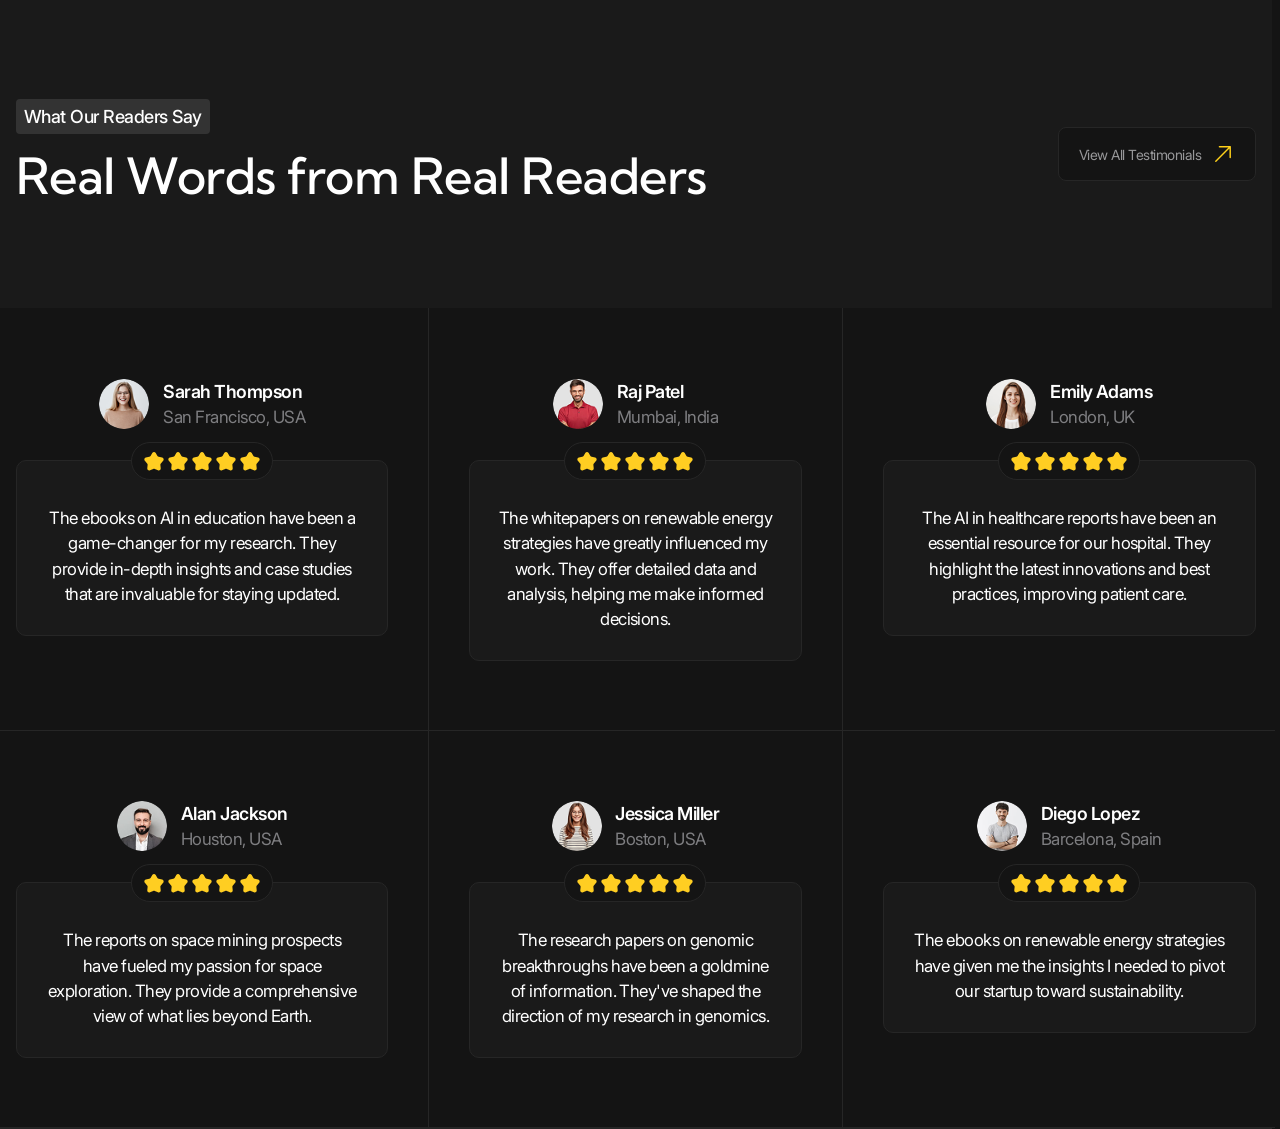
==== index.html @ ded0b2df "Add reviews section styles" ====
<!doctype html>
<html lang="en">
  <head>
    <meta charset="UTF-8" />
    <meta
      name="viewport"
      content="width=device-width, user-scalable=no, initial-scale=1.0, maximum-scale=1.0, minimum-scale=1.0"
    />
    <meta http-equiv="X-UA-Compatible" content="ie=edge" />
    <title>Future Tech | Home</title>
    <link rel="stylesheet" href="./styles/main.css" />
    <script src="./scripts/main.js" type="module"></script>
  </head>
  <body>
    <header class="header" data-js-header>
      <div class="header__promo">
        <div class="header__promo-inner container">
          <a href="/" class="header__promo-link"
            ><span class="icon icon--yellow-arrow"
              >Subscribe to our Newsletter For New & latest Blogs and Resources</span
            ></a
          >
        </div>
      </div>
      <div class="header__body">
        <div class="header__body-inner container">
          <a href="/" class="header__logo logo" aria-label="Home" title="Home">
            <img src="./images/logo.svg" alt="" class="logo__image" width="179" height="50" />
          </a>
          <div class="header__overlay" data-js-header-overlay>
            <nav class="header__menu">
              <ul class="header__menu-list">
                <li class="header__menu-item">
                  <a href="/" class="header__menu-link is-active">Home</a>
                </li>
                <li class="header__menu-item">
                  <a href="/" class="header__menu-link">News</a>
                </li>
                <li class="header__menu-item">
                  <a href="/" class="header__menu-link">Podcasts</a>
                </li>
                <li class="header__menu-item">
                  <a href="/" class="header__menu-link">Resources</a>
                </li>
              </ul>
            </nav>
            <a href="/" class="header__contact-us-link button button--accent">Contact Us</a>
          </div>
          <button
            class="header__burger-button burger-button visible-mobile"
            type="button"
            aria-label="Open menu"
            title="Open menu"
            data-js-header-burger-button
          >
            <span class="burger-button__line"></span>
            <span class="burger-button__line"></span>
            <span class="burger-button__line"></span>
          </button>
        </div>
      </div>
    </header>
    <main>
      <section class="hero" aria-labelledby="hero-title">
        <div class="hero__main container">
          <div class="hero__body">
            <p class="hero__subtitle">Your Journey to Tomorrow Begins Here</p>
            <h1 class="hero__title" id="hero-title">
              Explore the Frontiers of Artificial Intelligence
            </h1>
            <div class="hero__description">
              <p>
                Welcome to the epicenter of AI innovation. FutureTech AI News is your passport to a
                world where machines think, learn, and reshape the future. Join us on this visionary
                expedition into the heart of AI.
              </p>
            </div>
          </div>
          <div class="hero__metrics metrics full-vw-line full-vw-line--top full-vw-line--left">
            <dl class="metrics__list">
              <div class="metrics__item">
                <dt class="metrics__key">Resources available</dt>
                <dd class="metrics__value h3">300<span class="metrics__sign">+</span></dd>
              </div>
              <div class="metrics__item">
                <dt class="metrics__key">Total Downloads</dt>
                <dd class="metrics__value h3">12k<span class="metrics__sign">+</span></dd>
              </div>
              <div class="metrics__item">
                <dt class="metrics__key">Active Users</dt>
                <dd class="metrics__value h3">10k<span class="metrics__sign">+</span></dd>
              </div>
            </dl>
          </div>
          <div class="hero__resources-preview resources-preview">
            <div class="resources-preview__team team">
              <img
                src="./images/team/1.png"
                alt=""
                class="team__person"
                width="60"
                height="60"
                loading="lazy"
              />
              <img
                src="./images/team/2.png"
                alt=""
                class="team__person"
                width="60"
                height="60"
                loading="lazy"
              />
              <img
                src="./images/team/3.png"
                alt=""
                class="team__person"
                width="60"
                height="60"
                loading="lazy"
              />
              <img
                src="./images/team/4.png"
                alt=""
                class="team__person"
                width="60"
                height="60"
                loading="lazy"
              />
            </div>
            <div class="resources-preview__body">
              <p class="resources-preview__title h5">Explore 1000+ resources</p>
              <p class="resources-preview__subtitle">
                Over 1,000 articles on emerging tech trends and breakthroughs.
              </p>
            </div>
            <a href="/" class="resources-preview__button button">
              <span class="icon icon--yellow-arrow">Explore Resources</span>
            </a>
          </div>
        </div>
        <div class="hero__advantages">
          <h2 class="visually-hidden">Our advantages</h2>
          <ul class="hero__advantages-list container">
            <li class="hero__advantages-item">
              <div class="advantage-card">
                <img
                  src="./images/advantages/icon-1.svg"
                  alt=""
                  class="advantage-card__image"
                  width="50"
                  height="50"
                  loading="lazy"
                />
                <a href="/" class="advantage-card__link">
                  <h3 class="advantage-card__title h6">Latest News Updates</h3>
                  <p class="advantage-card__subtitle">Stay Current</p>
                </a>
                <p class="advantage-card__details">Over 1,000 articles published monthly</p>
              </div>
            </li>
            <li class="hero__advantages-item">
              <div class="advantage-card">
                <img
                  src="./images/advantages/icon-2.svg"
                  alt=""
                  class="advantage-card__image"
                  width="50"
                  height="50"
                  loading="lazy"
                />
                <a href="/" class="advantage-card__link">
                  <h3 class="advantage-card__title h6">Expert Contributors</h3>
                  <p class="advantage-card__subtitle">Trusted Insights</p>
                </a>
                <p class="advantage-card__details">50+ renowned AI experts on our team</p>
              </div>
            </li>
            <li class="hero__advantages-item">
              <div class="advantage-card">
                <img
                  src="./images/advantages/icon-3.svg"
                  alt=""
                  class="advantage-card__image"
                  width="50"
                  height="50"
                  loading="lazy"
                />
                <a href="/" class="advantage-card__link">
                  <h3 class="advantage-card__title h6">Global Readership</h3>
                  <p class="advantage-card__subtitle">Worldwide Impact</p>
                </a>
                <p class="advantage-card__details">2 million monthly readers</p>
              </div>
            </li>
          </ul>
        </div>
      </section>

      <section class="section" aria-labelledby="features-title">
        <header class="section__header">
          <div class="section__header-inner container">
            <div class="section__header-info">
              <p class="section__subtitle tag">Unlock the Power of</p>
              <h2 class="section__title" id="features-title">FutureTech Features</h2>
            </div>
          </div>
        </header>
        <div class="section__body">
          <ul class="list">
            <li class="list__item">
              <div class="card container">
                <div class="card__preview">
                  <div class="card__preview-main">
                    <img
                      src="./images/features/1.svg"
                      alt=""
                      class="card__preview-icon"
                      width="80"
                      height="80"
                      loading="lazy"
                    />
                    <div class="card__preview-info">
                      <h3 class="card__preview-title">Future Technology Blog</h3>
                      <div class="card__preview-descriptio">
                        <p>Stay informed with our blog section dedicated to future technology.</p>
                      </div>
                    </div>
                  </div>
                </div>
                <div class="card__body">
                  <div class="card__grid card__grid--2-cols">
                    <div class="card__cell tile">
                      <h4 class="card__cell-title h5">Quantity</h4>
                      <p class="card__cell-description">
                        Over 1,000 articles on emerging tech trends and breakthroughs.
                      </p>
                    </div>
                    <div class="card__cell tile">
                      <h4 class="card__cell-title h5">Variety</h4>
                      <p class="card__cell-description">
                        Articles cover fields like AI, robotics, biotechnology, and more.
                      </p>
                    </div>
                    <div class="card__cell tile">
                      <h4 class="card__cell-title h5">Frequency</h4>
                      <p class="card__cell-description">
                        Fresh content added daily to keep you up to date.
                      </p>
                    </div>
                    <div class="card__cell tile">
                      <h4 class="card__cell-title h5">Authoritative</h4>
                      <p class="card__cell-description">
                        Written by our team of tech experts and industry professionals.
                      </p>
                    </div>
                  </div>
                </div>
              </div>
            </li>
            <li class="list__item">
              <div class="card container">
                <div class="card__preview">
                  <div class="card__preview-main">
                    <img
                      src="./images/features/2.svg"
                      alt=""
                      class="card__preview-icon"
                      width="80"
                      height="80"
                      loading="lazy"
                    />
                    <div class="card__preview-info">
                      <h3 class="card__preview-title">Research Insights Blogs</h3>
                      <div class="card__preview-descriptio">
                        <p>Dive deep into future technology concepts with our research section.</p>
                      </div>
                    </div>
                  </div>
                </div>
                <div class="card__body">
                  <div class="card__grid card__grid--2-cols">
                    <div class="card__cell tile">
                      <h4 class="card__cell-title h5">Depth</h4>
                      <p class="card__cell-description">
                        500+ research articles for in-depth understanding.
                      </p>
                    </div>
                    <div class="card__cell tile">
                      <h4 class="card__cell-title h5">Graphics</h4>
                      <p class="card__cell-description">
                        Visual aids and infographics to enhance comprehension.
                      </p>
                    </div>
                    <div class="card__cell tile">
                      <h4 class="card__cell-title h5">Trends</h4>
                      <p class="card__cell-description">
                        Explore emerging trends in future technology research.
                      </p>
                    </div>
                    <div class="card__cell tile">
                      <h4 class="card__cell-title h5">Contributors</h4>
                      <p class="card__cell-description">
                        Contributions from tech researchers and academics.
                      </p>
                    </div>
                  </div>
                </div>
              </div>
            </li>
          </ul>
        </div>
      </section>

      <section class="section" aria-labelledby="blog-title">
        <header class="section__header">
          <div class="section__header-inner container">
            <div class="section__header-info">
              <p class="section__subtitle tag">A Knowledge Treasure Trove</p>
              <h2 class="section__title" id="blog-title">
                Explore FutureTech's In-Depth Blog Posts
              </h2>
            </div>
            <a href="/" class="section__link button">
              <span class="icon icon--yellow-arrow">View All Blogs</span>
            </a>
          </div>
        </header>
        <div class="section__body tabs" data-js-tabs>
          <h3 class="visually-hidden" id="blog-category-title">Blog category</h3>
          <header class="tabs__header">
            <div
              class="tabs__buttons container"
              role="tablist"
              aria-labelledby="blog-category-title"
            >
              <button
                class="tabs__button is-active"
                type="button"
                id="tab-1"
                role="tab"
                aria-controls="tabpanel-1"
                data-js-tabs-button
                aria-selected="true"
              >
                All
              </button>
              <button
                class="tabs__button"
                type="button"
                id="tab-2"
                role="tab"
                aria-controls="tabpanel-2"
                data-js-tabs-button
                aria-selected="false"
                tabindex="-1"
              >
                Quantum Computing
              </button>
              <button
                class="tabs__button"
                type="button"
                id="tab-3"
                role="tab"
                aria-controls="tabpanel-3"
                data-js-tabs-button
                aria-selected="false"
                tabindex="-1"
              >
                AI Ethics
              </button>
              <button
                class="tabs__button"
                type="button"
                id="tab-4"
                role="tab"
                aria-controls="tabpanel-4"
                data-js-tabs-button
                aria-selected="false"
                tabindex="-1"
              >
                Space Exploration
              </button>
              <button
                class="tabs__button"
                type="button"
                id="tab-5"
                role="tab"
                aria-controls="tabpanel-5"
                data-js-tabs-button
                aria-selected="false"
                tabindex="-1"
              >
                Biotechnology
              </button>
              <button
                class="tabs__button"
                type="button"
                id="tab-6"
                role="tab"
                aria-controls="tabpanel-6"
                data-js-tabs-button
                aria-selected="false"
                tabindex="-1"
              >
                Renewable Energy
              </button>
            </div>
          </header>
          <div class="tabs__body">
            <div
              class="tabs__content is-active"
              id="tabpanel-1"
              aria-labelledby="tab-1"
              tabindex="0"
              data-js-tabs-content
            >
              <ul class="list">
                <li class="list__item">
                  <article class="blog-card container">
                    <div class="blog-card__author person-card">
                      <img
                        src="./images/blog/1.png"
                        alt=""
                        class="person-card__image"
                        width="80"
                        height="80"
                        loading="lazy"
                      />
                      <div class="person-card__body">
                        <p class="person-card__name">John Techson</p>
                        <p class="person-card__department">Quantum Computing</p>
                      </div>
                    </div>
                    <div class="blog-card__body">
                      <time datetime="2023-10-15" class="blog-card__date h6">October 15, 2023</time>
                      <div class="blog-card__info">
                        <h4 class="blog-card__title">The Quantum Leap in Computing</h4>
                        <div class="blog-card__description">
                          <p>
                            Explore the revolution in quantum computing, its applications, and its
                            potential impact on various industries.
                          </p>
                        </div>
                      </div>
                      <div class="blog-card__actions blog-actions">
                        <ul class="blog-actions__list">
                          <li class="blog-actions__item">
                            <button
                              class="blog-actions__button is-active"
                              type="button"
                              aria-label="Dislike"
                              title="Dislike"
                            >
                              <span class="blog-actions__icon-wrapper"
                                ><svg
                                  width="24"
                                  height="25"
                                  viewBox="0 0 24 25"
                                  fill="none"
                                  xmlns="http://www.w3.org/2000/svg"
                                >
                                  <path
                                    d="M11.645 21.4107L11.6384 21.4071L11.6158 21.3949C11.5965 21.3844 11.5689 21.3693 11.5336 21.3496C11.4629 21.3101 11.3612 21.2524 11.233 21.1769C10.9765 21.0261 10.6132 20.8039 10.1785 20.515C9.31074 19.9381 8.15122 19.0901 6.9886 18.0063C4.68781 15.8615 2.25 12.6751 2.25 8.75C2.25 5.82194 4.7136 3.5 7.6875 3.5C9.43638 3.5 11.0023 4.29909 12 5.5516C12.9977 4.29909 14.5636 3.5 16.3125 3.5C19.2864 3.5 21.75 5.82194 21.75 8.75C21.75 12.6751 19.3122 15.8615 17.0114 18.0063C15.8488 19.0901 14.6893 19.9381 13.8215 20.515C13.3868 20.8039 13.0235 21.0261 12.767 21.1769C12.6388 21.2524 12.5371 21.3101 12.4664 21.3496C12.4311 21.3693 12.4035 21.3844 12.3842 21.3949L12.3616 21.4071L12.355 21.4107L12.3523 21.4121C12.1323 21.5289 11.8677 21.5289 11.6477 21.4121L11.645 21.4107Z"
                                    stroke="#666666"
                                    stroke-width="1.5"
                                    stroke-linejoin="round"
                                  />
                                </svg>
                              </span>
                              <span>24.5k</span>
                            </button>
                          </li>
                          <li class="blog-actions__item">
                            <button
                              class="blog-actions__button"
                              type="button"
                              aria-label="Discuss"
                              title="Discuss"
                            >
                              <span class="blog-actions__icon-wrapper">
                                <svg
                                  width="24"
                                  height="25"
                                  viewBox="0 0 24 25"
                                  fill="none"
                                  xmlns="http://www.w3.org/2000/svg"
                                >
                                  <path
                                    d="M8.48581 19.6888C9.54657 20.2083 10.7392 20.5 12 20.5C16.4183 20.5 20 16.9183 20 12.5C20 8.08172 16.4183 4.5 12 4.5C7.58172 4.5 4 8.08172 4 12.5C4 14.1401 4.49356 15.665 5.34026 16.9341M8.48581 19.6888L4 20.5L5.34026 16.9341M8.48581 19.6888L8.49231 19.6877M5.34026 16.9341L5.34154 16.9308"
                                    stroke="#666666"
                                    stroke-width="1.5"
                                    stroke-linecap="round"
                                    stroke-linejoin="round"
                                  />
                                </svg>
                              </span>
                              <span>50</span>
                            </button>
                          </li>
                          <li class="blog-actions__item">
                            <button
                              class="blog-actions__button"
                              type="button"
                              aria-label="Share"
                              title="Share"
                            >
                              <span class="blog-actions__icon-wrapper">
                                <svg
                                  width="24"
                                  height="25"
                                  viewBox="0 0 24 25"
                                  fill="none"
                                  xmlns="http://www.w3.org/2000/svg"
                                >
                                  <path
                                    d="M10.0384 14.4616L4.1719 11.7951C3.36454 11.4281 3.39898 10.2697 4.22673 9.95134L18.8999 4.30781C19.7087 3.99675 20.5033 4.79139 20.1922 5.60013L14.5487 20.2733C14.2303 21.1011 13.072 21.1355 12.705 20.3281L10.0384 14.4616ZM10.0384 14.4616L14.4231 10.077"
                                    stroke="#666666"
                                    stroke-width="1.5"
                                    stroke-linecap="round"
                                    stroke-linejoin="round"
                                  />
                                </svg>
                              </span>
                              <span>20</span>
                            </button>
                          </li>
                        </ul>
                      </div>
                    </div>
                    <a href="/" class="blog-card__link button">
                      <span class="icon icon--yellow-arrow">View Blog</span>
                    </a>
                  </article>
                </li>
                <li class="list__item">
                  <article class="blog-card container">
                    <div class="blog-card__author person-card">
                      <img
                        src="./images/blog/2.png"
                        alt=""
                        class="person-card__image"
                        width="80"
                        height="80"
                        loading="lazy"
                      />
                      <div class="person-card__body">
                        <p class="person-card__name">Sarah Ethicist</p>
                        <p class="person-card__department">AI Ethics</p>
                      </div>
                    </div>
                    <div class="blog-card__body">
                      <time datetime="2023-11-05" class="blog-card__date h6">November 5, 2023</time>
                      <div class="blog-card__info">
                        <h4 class="blog-card__title">The Ethical Dilemmas of AI</h4>
                        <div class="blog-card__description">
                          <p>
                            A deep dive into ethical challenges posed by AI, including bias,
                            privacy, and transparency.
                          </p>
                        </div>
                      </div>
                      <div class="blog-card__actions blog-actions">
                        <ul class="blog-actions__list">
                          <li class="blog-actions__item">
                            <button
                              class="blog-actions__button"
                              type="button"
                              aria-label="Dislike"
                              title="Dislike"
                            >
                              <span class="blog-actions__icon-wrapper"
                                ><svg
                                  width="24"
                                  height="25"
                                  viewBox="0 0 24 25"
                                  fill="none"
                                  xmlns="http://www.w3.org/2000/svg"
                                >
                                  <path
                                    d="M11.645 21.4107L11.6384 21.4071L11.6158 21.3949C11.5965 21.3844 11.5689 21.3693 11.5336 21.3496C11.4629 21.3101 11.3612 21.2524 11.233 21.1769C10.9765 21.0261 10.6132 20.8039 10.1785 20.515C9.31074 19.9381 8.15122 19.0901 6.9886 18.0063C4.68781 15.8615 2.25 12.6751 2.25 8.75C2.25 5.82194 4.7136 3.5 7.6875 3.5C9.43638 3.5 11.0023 4.29909 12 5.5516C12.9977 4.29909 14.5636 3.5 16.3125 3.5C19.2864 3.5 21.75 5.82194 21.75 8.75C21.75 12.6751 19.3122 15.8615 17.0114 18.0063C15.8488 19.0901 14.6893 19.9381 13.8215 20.515C13.3868 20.8039 13.0235 21.0261 12.767 21.1769C12.6388 21.2524 12.5371 21.3101 12.4664 21.3496C12.4311 21.3693 12.4035 21.3844 12.3842 21.3949L12.3616 21.4071L12.355 21.4107L12.3523 21.4121C12.1323 21.5289 11.8677 21.5289 11.6477 21.4121L11.645 21.4107Z"
                                    stroke="#666666"
                                    stroke-width="1.5"
                                    stroke-linejoin="round"
                                  />
                                </svg>
                              </span>
                              <span>32k</span>
                            </button>
                          </li>
                          <li class="blog-actions__item">
                            <button
                              class="blog-actions__button"
                              type="button"
                              aria-label="Discuss"
                              title="Discuss"
                            >
                              <span class="blog-actions__icon-wrapper">
                                <svg
                                  width="24"
                                  height="25"
                                  viewBox="0 0 24 25"
                                  fill="none"
                                  xmlns="http://www.w3.org/2000/svg"
                                >
                                  <path
                                    d="M8.48581 19.6888C9.54657 20.2083 10.7392 20.5 12 20.5C16.4183 20.5 20 16.9183 20 12.5C20 8.08172 16.4183 4.5 12 4.5C7.58172 4.5 4 8.08172 4 12.5C4 14.1401 4.49356 15.665 5.34026 16.9341M8.48581 19.6888L4 20.5L5.34026 16.9341M8.48581 19.6888L8.49231 19.6877M5.34026 16.9341L5.34154 16.9308"
                                    stroke="#666666"
                                    stroke-width="1.5"
                                    stroke-linecap="round"
                                    stroke-linejoin="round"
                                  />
                                </svg>
                              </span>
                              <span>72</span>
                            </button>
                          </li>
                          <li class="blog-actions__item">
                            <button
                              class="blog-actions__button"
                              type="button"
                              aria-label="Share"
                              title="Share"
                            >
                              <span class="blog-actions__icon-wrapper">
                                <svg
                                  width="24"
                                  height="25"
                                  viewBox="0 0 24 25"
                                  fill="none"
                                  xmlns="http://www.w3.org/2000/svg"
                                >
                                  <path
                                    d="M10.0384 14.4616L4.1719 11.7951C3.36454 11.4281 3.39898 10.2697 4.22673 9.95134L18.8999 4.30781C19.7087 3.99675 20.5033 4.79139 20.1922 5.60013L14.5487 20.2733C14.2303 21.1011 13.072 21.1355 12.705 20.3281L10.0384 14.4616ZM10.0384 14.4616L14.4231 10.077"
                                    stroke="#666666"
                                    stroke-width="1.5"
                                    stroke-linecap="round"
                                    stroke-linejoin="round"
                                  />
                                </svg>
                              </span>
                              <span>18</span>
                            </button>
                          </li>
                        </ul>
                      </div>
                    </div>
                    <a href="/" class="blog-card__link button">
                      <span class="icon icon--yellow-arrow">View Blog</span>
                    </a>
                  </article>
                </li>
                <li class="list__item">
                  <article class="blog-card container">
                    <div class="blog-card__author person-card">
                      <img
                        src="./images/blog/3.png"
                        alt=""
                        class="person-card__image"
                        width="80"
                        height="80"
                        loading="lazy"
                      />
                      <div class="person-card__body">
                        <p class="person-card__name">Astronomer X</p>
                        <p class="person-card__department">Space Exploration</p>
                      </div>
                    </div>
                    <div class="blog-card__body">
                      <time datetime="2023-12-10" class="blog-card__date h6"
                        >December 10, 2023</time
                      >
                      <div class="blog-card__info">
                        <h4 class="blog-card__title">The Mars Colonization Challenge</h4>
                        <div class="blog-card__description">
                          <p>
                            Exploring the technical and logistical challenges of human colonization
                            on Mars.
                          </p>
                        </div>
                      </div>
                      <div class="blog-card__actions blog-actions">
                        <ul class="blog-actions__list">
                          <li class="blog-actions__item">
                            <button
                              class="blog-actions__button"
                              type="button"
                              aria-label="Dislike"
                              title="Dislike"
                            >
                              <span class="blog-actions__icon-wrapper"
                                ><svg
                                  width="24"
                                  height="25"
                                  viewBox="0 0 24 25"
                                  fill="none"
                                  xmlns="http://www.w3.org/2000/svg"
                                >
                                  <path
                                    d="M11.645 21.4107L11.6384 21.4071L11.6158 21.3949C11.5965 21.3844 11.5689 21.3693 11.5336 21.3496C11.4629 21.3101 11.3612 21.2524 11.233 21.1769C10.9765 21.0261 10.6132 20.8039 10.1785 20.515C9.31074 19.9381 8.15122 19.0901 6.9886 18.0063C4.68781 15.8615 2.25 12.6751 2.25 8.75C2.25 5.82194 4.7136 3.5 7.6875 3.5C9.43638 3.5 11.0023 4.29909 12 5.5516C12.9977 4.29909 14.5636 3.5 16.3125 3.5C19.2864 3.5 21.75 5.82194 21.75 8.75C21.75 12.6751 19.3122 15.8615 17.0114 18.0063C15.8488 19.0901 14.6893 19.9381 13.8215 20.515C13.3868 20.8039 13.0235 21.0261 12.767 21.1769C12.6388 21.2524 12.5371 21.3101 12.4664 21.3496C12.4311 21.3693 12.4035 21.3844 12.3842 21.3949L12.3616 21.4071L12.355 21.4107L12.3523 21.4121C12.1323 21.5289 11.8677 21.5289 11.6477 21.4121L11.645 21.4107Z"
                                    stroke="#666666"
                                    stroke-width="1.5"
                                    stroke-linejoin="round"
                                  />
                                </svg>
                              </span>
                              <span>20k</span>
                            </button>
                          </li>
                          <li class="blog-actions__item">
                            <button
                              class="blog-actions__button"
                              type="button"
                              aria-label="Discuss"
                              title="Discuss"
                            >
                              <span class="blog-actions__icon-wrapper">
                                <svg
                                  width="24"
                                  height="25"
                                  viewBox="0 0 24 25"
                                  fill="none"
                                  xmlns="http://www.w3.org/2000/svg"
                                >
                                  <path
                                    d="M8.48581 19.6888C9.54657 20.2083 10.7392 20.5 12 20.5C16.4183 20.5 20 16.9183 20 12.5C20 8.08172 16.4183 4.5 12 4.5C7.58172 4.5 4 8.08172 4 12.5C4 14.1401 4.49356 15.665 5.34026 16.9341M8.48581 19.6888L4 20.5L5.34026 16.9341M8.48581 19.6888L8.49231 19.6877M5.34026 16.9341L5.34154 16.9308"
                                    stroke="#666666"
                                    stroke-width="1.5"
                                    stroke-linecap="round"
                                    stroke-linejoin="round"
                                  />
                                </svg>
                              </span>
                              <span>31</span>
                            </button>
                          </li>
                          <li class="blog-actions__item">
                            <button
                              class="blog-actions__button"
                              type="button"
                              aria-label="Share"
                              title="Share"
                            >
                              <span class="blog-actions__icon-wrapper">
                                <svg
                                  width="24"
                                  height="25"
                                  viewBox="0 0 24 25"
                                  fill="none"
                                  xmlns="http://www.w3.org/2000/svg"
                                >
                                  <path
                                    d="M10.0384 14.4616L4.1719 11.7951C3.36454 11.4281 3.39898 10.2697 4.22673 9.95134L18.8999 4.30781C19.7087 3.99675 20.5033 4.79139 20.1922 5.60013L14.5487 20.2733C14.2303 21.1011 13.072 21.1355 12.705 20.3281L10.0384 14.4616ZM10.0384 14.4616L14.4231 10.077"
                                    stroke="#666666"
                                    stroke-width="1.5"
                                    stroke-linecap="round"
                                    stroke-linejoin="round"
                                  />
                                </svg>
                              </span>
                              <span>12</span>
                            </button>
                          </li>
                        </ul>
                      </div>
                    </div>
                    <a href="/" class="blog-card__link button">
                      <span class="icon icon--yellow-arrow">View Blog</span>
                    </a>
                  </article>
                </li>
              </ul>
            </div>
            <div
              class="tabs__content"
              id="tabpanel-2"
              aria-labelledby="tab-2"
              tabindex="0"
              data-js-tabs-content
            >
              Lorem ipsum dolor sit amet consectetur adipisicing elit. Eveniet, assumenda!
            </div>
            <div
              class="tabs__content"
              id="tabpanel-3"
              aria-labelledby="tab-3"
              tabindex="0"
              data-js-tabs-content
            >
              Lorem ipsum dolor sit amet consectetur adipisicing elit. Eveniet, assumenda!
            </div>
            <div
              class="tabs__content"
              id="tabpanel-4"
              aria-labelledby="tab-4"
              tabindex="0"
              data-js-tabs-content
            >
              Lorem ipsum dolor sit amet consectetur adipisicing elit. Eveniet, assumenda!
            </div>
            <div
              class="tabs__content"
              id="tabpanel-5"
              aria-labelledby="tab-5"
              tabindex="0"
              data-js-tabs-content
            >
              Lorem ipsum dolor sit amet consectetur adipisicing elit. Eveniet, assumenda!
            </div>
            <div
              class="tabs__content"
              id="tabpanel-6"
              aria-labelledby="tab-6"
              tabindex="0"
              data-js-tabs-content
            >
              Lorem ipsum dolor sit amet consectetur adipisicing elit. Eveniet, assumenda!
            </div>
          </div>
        </div>
      </section>

      <section class="section" aria-labelledby="resources-title">
        <header class="section__header">
          <div class="section__header-inner container">
            <div class="section__header-info">
              <p class="section__subtitle tag">Your Gateway to In-Depth Information</p>
              <h2 class="section__title" id="resources-title">
                Unlock Valuable Knowledge with FutureTech's Resources
              </h2>
            </div>
            <a href="/" class="section__link button">
              <span class="icon icon--yellow-arrow">View All Resources</span>
            </a>
          </div>
        </header>
        <div class="section__body">
          <ul class="list">
            <li class="list__item">
              <div class="card container">
                <div class="card__preview">
                  <div class="card__preview-main">
                    <img
                      src="./images/resources/icon-1.svg"
                      alt=""
                      class="card__preview-icon"
                      width="80"
                      height="80"
                      loading="lazy"
                    />
                    <div class="card__preview-info">
                      <h3 class="card__preview-title">Ebooks</h3>
                      <div class="card__preview-descriptio">
                        <p>
                          Explore our collection of ebooks covering a wide spectrum of future
                          technology topics.
                        </p>
                      </div>
                    </div>
                    <a href="/" class="card__preview-link button button--dark-gray">
                      <span class="icon icon--yellow-arrow">Download Ebooks Now</span>
                    </a>
                  </div>
                  <div class="card__preview-extra">
                    <div class="download-info tile">
                      <div class="download-info__body">
                        <p class="download-info__title">Downloaded By</p>
                        <p class="download-info__subtitle h5">10k + Users</p>
                      </div>
                      <div class="download-info__team team">
                        <img
                          src="./images/team/1.png"
                          alt=""
                          class="team__person"
                          width="50"
                          height="50"
                          loading="lazy"
                        />
                        <img
                          src="./images/team/2.png"
                          alt=""
                          class="team__person"
                          width="50"
                          height="50"
                          loading="lazy"
                        />
                        <img
                          src="./images/team/3.png"
                          alt=""
                          class="team__person"
                          width="50"
                          height="50"
                          loading="lazy"
                        />
                        <img
                          src="./images/team/4.png"
                          alt=""
                          class="team__person"
                          width="50"
                          height="50"
                          loading="lazy"
                        />
                      </div>
                    </div>
                  </div>
                </div>
                <div class="card__body">
                  <div class="card__grid card__grid--2-cols-alt">
                    <div class="card__cell">
                      <h3 class="card__cell-title h5">Variety of Topics</h3>
                    </div>
                    <div class="card__cell">
                      <p class="card__cell-description">
                        Topics include AI in education (25%), renewable energy (20%), healthcare
                        (15%), space exploration (25%), and biotechnology (15%).
                      </p>
                    </div>
                    <div class="card__cell card__cell--wide">
                      <img
                        src="./images/resources/details-1.jpg"
                        alt=""
                        class="card__cell-image"
                        width="917"
                        height="332"
                        loading="lazy"
                      />
                    </div>
                    <div class="card__cell tile">
                      <h4 class="card__cell-subtitle">Total Ebooks</h4>
                      <p class="card__cell-description h6">Over 100 ebooks</p>
                    </div>
                    <div class="card__cell tile">
                      <h4 class="card__cell-subtitle">Download Formats</h4>
                      <p class="card__cell-description h6">PDF format for access.</p>
                      <a href="/" class="card__cell-link button">
                        <span class="icon icon--yellow-eye">Preview</span>
                      </a>
                    </div>
                    <div class="card__cell tile card__cell--wide">
                      <h4 class="card__cell-subtitle">Average Author Expertise</h4>
                      <p class="card__cell-description h6">
                        Ebooks are authored by renowned experts with an average of 15 years of
                        experience
                      </p>
                    </div>
                  </div>
                </div>
              </div>
            </li>
            <li class="list__item">
              <div class="card container">
                <div class="card__preview">
                  <div class="card__preview-main">
                    <img
                      src="./images/resources/icon-2.svg"
                      alt=""
                      class="card__preview-icon"
                      width="80"
                      height="80"
                      loading="lazy"
                    />
                    <div class="card__preview-info">
                      <h3 class="card__preview-title">Whitepapers</h3>
                      <div class="card__preview-descriptio">
                        <p>
                          Dive into comprehensive reports and analyses with our collection of
                          whitepapers.
                        </p>
                      </div>
                    </div>
                    <a href="/" class="card__preview-link button button--dark-gray">
                      <span class="icon icon--yellow-arrow">Download Whitepapers Now</span>
                    </a>
                  </div>
                  <div class="card__preview-extra">
                    <div class="download-info tile">
                      <div class="download-info__body">
                        <p class="download-info__title">Downloaded By</p>
                        <p class="download-info__subtitle h5">10k + Users</p>
                      </div>
                      <div class="download-info__team team">
                        <img
                          src="./images/team/1.png"
                          alt=""
                          class="team__person"
                          width="50"
                          height="50"
                          loading="lazy"
                        />
                        <img
                          src="./images/team/2.png"
                          alt=""
                          class="team__person"
                          width="50"
                          height="50"
                          loading="lazy"
                        />
                        <img
                          src="./images/team/3.png"
                          alt=""
                          class="team__person"
                          width="50"
                          height="50"
                          loading="lazy"
                        />
                        <img
                          src="./images/team/4.png"
                          alt=""
                          class="team__person"
                          width="50"
                          height="50"
                          loading="lazy"
                        />
                      </div>
                    </div>
                  </div>
                </div>
                <div class="card__body">
                  <div class="card__grid card__grid--2-cols-alt">
                    <div class="card__cell">
                      <h3 class="card__cell-title h5">Topics Coverage</h3>
                    </div>
                    <div class="card__cell">
                      <p class="card__cell-description">
                        Whitepapers cover quantum computing (20%), AI ethics (15%), space mining
                        prospects (20%), AI in healthcare (15%), and renewable energy strategies
                        (30%).
                      </p>
                    </div>
                    <div class="card__cell card__cell--wide">
                      <img
                        src="./images/resources/details-2.jpg"
                        alt=""
                        class="card__cell-image"
                        width="917"
                        height="332"
                        loading="lazy"
                      />
                    </div>
                    <div class="card__cell tile">
                      <h4 class="card__cell-subtitle">Total Whitepapers</h4>
                      <p class="card__cell-description h6">Over 50 whitepapers</p>
                    </div>
                    <div class="card__cell tile">
                      <h4 class="card__cell-subtitle">Download Formats</h4>
                      <p class="card__cell-description h6">PDF format for access.</p>
                      <a href="/" class="card__cell-link button">
                        <span class="icon icon--yellow-eye">Preview</span>
                      </a>
                    </div>
                    <div class="card__cell tile card__cell--wide">
                      <h4 class="card__cell-subtitle">Average Author Expertise</h4>
                      <p class="card__cell-description h6">
                        Whitepapers are authored by subject matter experts with an average of 20
                        years of experience.
                      </p>
                    </div>
                  </div>
                </div>
              </div>
            </li>
          </ul>
        </div>
      </section>

      <section class="section" aria-labelledby="reviews-title">
        <header class="section__header">
          <div class="section__header-inner container">
            <div class="section__header-info">
              <p class="section__subtitle tag">What Our Readers Say</p>
              <h2 class="section__title" id="reviews-title">Real Words from Real Readers</h2>
            </div>
            <a href="/" class="section__link button">
              <span class="icon icon--yellow-arrow">View All Testimonials</span>
            </a>
          </div>
        </header>
        <div class="section__body">
          <ul class="bordered-grid bordered-grid--3-cols container">
            <li class="bordered-grid__item">
              <div class="review-card">
                <div class="review-card__author person-card">
                  <img
                    src="./images/reviews/1.png"
                    alt=""
                    class="person-card__image"
                    width="60"
                    height="60"
                    loading="lazy"
                  />
                  <div class="person-card__body">
                    <p class="person-card__name">Sarah Thompson</p>
                    <p class="person-card__department">San Francisco, USA</p>
                  </div>
                </div>
                <div class="review-card__body tile">
                  <div
                    class="review-card__rating-view rating-view"
                    aria-label="Rating 5 stars"
                    title="Rating 5 stars"
                  >
                    <div class="rating-view__star is-active"></div>
                    <div class="rating-view__star is-active"></div>
                    <div class="rating-view__star is-active"></div>
                    <div class="rating-view__star is-active"></div>
                    <div class="rating-view__star is-active"></div>
                  </div>
                  <blockquote class="review-card__description">
                    <p>
                      The ebooks on AI in education have been a game-changer for my research. They
                      provide in-depth insights and case studies that are invaluable for staying
                      updated.
                    </p>
                  </blockquote>
                </div>
              </div>
            </li>
            <li class="bordered-grid__item">
              <div class="review-card">
                <div class="review-card__author person-card">
                  <img
                    src="./images/reviews/2.png"
                    alt=""
                    class="person-card__image"
                    width="60"
                    height="60"
                    loading="lazy"
                  />
                  <div class="person-card__body">
                    <p class="person-card__name">Raj Patel</p>
                    <p class="person-card__department">Mumbai, India</p>
                  </div>
                </div>
                <div class="review-card__body tile">
                  <div
                    class="review-card__rating-view rating-view"
                    aria-label="Rating 5 stars"
                    title="Rating 5 stars"
                  >
                    <div class="rating-view__star is-active"></div>
                    <div class="rating-view__star is-active"></div>
                    <div class="rating-view__star is-active"></div>
                    <div class="rating-view__star is-active"></div>
                    <div class="rating-view__star is-active"></div>
                  </div>
                  <blockquote class="review-card__description">
                    <p>
                      The whitepapers on renewable energy strategies have greatly influenced my
                      work. They offer detailed data and analysis, helping me make informed
                      decisions.
                    </p>
                  </blockquote>
                </div>
              </div>
            </li>
            <li class="bordered-grid__item">
              <div class="review-card">
                <div class="review-card__author person-card">
                  <img
                    src="./images/reviews/3.png"
                    alt=""
                    class="person-card__image"
                    width="60"
                    height="60"
                    loading="lazy"
                  />
                  <div class="person-card__body">
                    <p class="person-card__name">Emily Adams</p>
                    <p class="person-card__department">London, UK</p>
                  </div>
                </div>
                <div class="review-card__body tile">
                  <div
                    class="review-card__rating-view rating-view"
                    aria-label="Rating 5 stars"
                    title="Rating 5 stars"
                  >
                    <div class="rating-view__star is-active"></div>
                    <div class="rating-view__star is-active"></div>
                    <div class="rating-view__star is-active"></div>
                    <div class="rating-view__star is-active"></div>
                    <div class="rating-view__star is-active"></div>
                  </div>
                  <blockquote class="review-card__description">
                    <p>
                      The AI in healthcare reports have been an essential resource for our hospital.
                      They highlight the latest innovations and best practices, improving patient
                      care.
                    </p>
                  </blockquote>
                </div>
              </div>
            </li>
            <li class="bordered-grid__item">
              <div class="review-card">
                <div class="review-card__author person-card">
                  <img
                    src="./images/reviews/4.png"
                    alt=""
                    class="person-card__image"
                    width="60"
                    height="60"
                    loading="lazy"
                  />
                  <div class="person-card__body">
                    <p class="person-card__name">Alan Jackson</p>
                    <p class="person-card__department">Houston, USA</p>
                  </div>
                </div>
                <div class="review-card__body tile">
                  <div
                    class="review-card__rating-view rating-view"
                    aria-label="Rating 5 stars"
                    title="Rating 5 stars"
                  >
                    <div class="rating-view__star is-active"></div>
                    <div class="rating-view__star is-active"></div>
                    <div class="rating-view__star is-active"></div>
                    <div class="rating-view__star is-active"></div>
                    <div class="rating-view__star is-active"></div>
                  </div>
                  <blockquote class="review-card__description">
                    <p>
                      The reports on space mining prospects have fueled my passion for space
                      exploration. They provide a comprehensive view of what lies beyond Earth.
                    </p>
                  </blockquote>
                </div>
              </div>
            </li>
            <li class="bordered-grid__item">
              <div class="review-card">
                <div class="review-card__author person-card">
                  <img
                    src="./images/reviews/5.png"
                    alt=""
                    class="person-card__image"
                    width="60"
                    height="60"
                    loading="lazy"
                  />
                  <div class="person-card__body">
                    <p class="person-card__name">Jessica Miller</p>
                    <p class="person-card__department">Boston, USA</p>
                  </div>
                </div>
                <div class="review-card__body tile">
                  <div
                    class="review-card__rating-view rating-view"
                    aria-label="Rating 5 stars"
                    title="Rating 5 stars"
                  >
                    <div class="rating-view__star is-active"></div>
                    <div class="rating-view__star is-active"></div>
                    <div class="rating-view__star is-active"></div>
                    <div class="rating-view__star is-active"></div>
                    <div class="rating-view__star is-active"></div>
                  </div>
                  <blockquote class="review-card__description">
                    <p>
                      The research papers on genomic breakthroughs have been a goldmine of
                      information. They've shaped the direction of my research in genomics.
                    </p>
                  </blockquote>
                </div>
              </div>
            </li>
            <li class="bordered-grid__item">
              <div class="review-card">
                <div class="review-card__author person-card">
                  <img
                    src="./images/reviews/6.png"
                    alt=""
                    class="person-card__image"
                    width="60"
                    height="60"
                    loading="lazy"
                  />
                  <div class="person-card__body">
                    <p class="person-card__name">Diego Lopez</p>
                    <p class="person-card__department">Barcelona, Spain</p>
                  </div>
                </div>
                <div class="review-card__body tile">
                  <div
                    class="review-card__rating-view rating-view"
                    aria-label="Rating 5 stars"
                    title="Rating 5 stars"
                  >
                    <div class="rating-view__star is-active"></div>
                    <div class="rating-view__star is-active"></div>
                    <div class="rating-view__star is-active"></div>
                    <div class="rating-view__star is-active"></div>
                    <div class="rating-view__star is-active"></div>
                  </div>
                  <blockquote class="review-card__description">
                    <p>
                      The ebooks on renewable energy strategies have given me the insights I needed
                      to pivot our startup toward sustainability.
                    </p>
                  </blockquote>
                </div>
              </div>
            </li>
          </ul>
        </div>
      </section>
    </main>
    <footer class="footer">
      <div class="footer__inner container">
        <div class="footer__body">
          <nav class="footer__menu">
            <div class="footer__menu-column">
              <a href="/" class="footer__menu-main-link h6">Home</a>
              <ul class="footer__menu-list">
                <li class="footer__menu-item">
                  <a href="/" class="footer__menu-link">Features</a>
                </li>
                <li class="footer__menu-item">
                  <a href="/" class="footer__menu-link">Blogs</a>
                </li>
                <li class="footer__menu-item">
                  <a href="/" class="footer__menu-link">Resources</a>
                  <span class="badge">New</span>
                </li>
                <li class="footer__menu-item">
                  <a href="/" class="footer__menu-link">Testimonials</a>
                </li>
                <li class="footer__menu-item">
                  <a href="/" class="footer__menu-link">Contact Us</a>
                </li>
                <li class="footer__menu-item">
                  <a href="/" class="footer__menu-link">Newsletter</a>
                </li>
              </ul>
            </div>
            <div class="footer__menu-column">
              <a href="/" class="footer__menu-main-link h6">News</a>
              <ul class="footer__menu-list">
                <li class="footer__menu-item">
                  <a href="/" class="footer__menu-link">Trending Stories</a>
                </li>
                <li class="footer__menu-item">
                  <a href="/" class="footer__menu-link">Featured Videos</a>
                </li>
                <li class="footer__menu-item">
                  <a href="/" class="footer__menu-link">Technology</a>
                </li>
                <li class="footer__menu-item">
                  <a href="/" class="footer__menu-link">Health</a>
                </li>
                <li class="footer__menu-item">
                  <a href="/" class="footer__menu-link">Politics</a>
                </li>
                <li class="footer__menu-item">
                  <a href="/" class="footer__menu-link">Environment</a>
                </li>
              </ul>
            </div>
            <div class="footer__menu-column">
              <a href="/" class="footer__menu-main-link h6">Blogs</a>
              <ul class="footer__menu-list">
                <li class="footer__menu-item">
                  <a href="/" class="footer__menu-link">Quantum Computing</a>
                </li>
                <li class="footer__menu-item">
                  <a href="/" class="footer__menu-link">AI Ethics</a>
                </li>
                <li class="footer__menu-item">
                  <a href="/" class="footer__menu-link">Space Exploration</a>
                </li>
                <li class="footer__menu-item">
                  <a href="/" class="footer__menu-link">Biotechnology</a>
                  <span class="badge">New</span>
                </li>
                <li class="footer__menu-item">
                  <a href="/" class="footer__menu-link">Renewable Energy</a>
                </li>
                <li class="footer__menu-item">
                  <a href="/" class="footer__menu-link">Biohacking</a>
                </li>
              </ul>
            </div>
            <div class="footer__menu-column">
              <a href="/" class="footer__menu-main-link h6">Podcasts</a>
              <ul class="footer__menu-list">
                <li class="footer__menu-item">
                  <a href="/" class="footer__menu-link">AI Revolution</a>
                </li>
                <li class="footer__menu-item">
                  <a href="/" class="footer__menu-link">AI Revolution</a>
                  <span class="badge">New</span>
                </li>
                <li class="footer__menu-item">
                  <a href="/" class="footer__menu-link">TechTalk AI</a>
                </li>
                <li class="footer__menu-item">
                  <a href="/" class="footer__menu-link">AI Conversations</a>
                </li>
              </ul>
            </div>
            <div class="footer__menu-column">
              <a href="/" class="footer__menu-main-link h6">Resources</a>
              <ul class="footer__menu-list">
                <li class="footer__menu-item">
                  <a href="/" class="footer__menu-link button">
                    <span class="icon icon--yellow-arrow">Whitepapers</span>
                  </a>
                </li>
                <li class="footer__menu-item">
                  <a href="/" class="footer__menu-link button">
                    <span class="icon icon--yellow-arrow">Ebooks</span>
                  </a>
                </li>
                <li class="footer__menu-item">
                  <a href="/" class="footer__menu-link button">
                    <span class="icon icon--yellow-arrow">Reports</span>
                  </a>
                </li>
                <li class="footer__menu-item">
                  <a href="/" class="footer__menu-link button">
                    <span class="icon icon--yellow-arrow">Research Papers</span>
                  </a>
                </li>
              </ul>
            </div>
          </nav>
        </div>
        <div class="footer__extra">
          <div class="footer__extra-menu">
            <ul class="footer__extra-menu-list">
              <li class="footer__extra-menu-item">
                <a href="/" class="footer__extra-menu-link">Terms & Conditions</a>
              </li>
              <li class="footer__extra-menu-item">
                <a href="/" class="footer__extra-menu-link">Privacy Policy</a>
              </li>
            </ul>
          </div>
          <div class="footer__soc1als soc1als">
            <ul class="soc1als__list">
              <li class="soc1als__item">
                <a
                  href="/"
                  class="soc1als__link"
                  target="_blank"
                  aria-label="Twitter"
                  title="Twitter"
                >
                  <svg
                    width="24"
                    height="24"
                    viewBox="0 0 24 24"
                    fill="none"
                    xmlns="http://www.w3.org/2000/svg"
                  >
                    <path
                      d="M21.0571 7.18114C21.0664 7.39235 21.0664 7.59395 21.0664 7.80515C21.0756 14.2084 16.3712 21.6004 7.76793 21.6004C5.23048 21.6004 2.73933 20.842 0.600098 19.4212C0.970528 19.4692 1.34096 19.4884 1.71139 19.4884C3.81358 19.4884 5.86021 18.7588 7.51789 17.4052C5.51756 17.3668 3.75802 16.0132 3.14681 14.0356C3.85063 14.1796 4.57296 14.1508 5.25826 13.9492C3.08198 13.5076 1.51691 11.5204 1.50765 9.20675C1.50765 9.18755 1.50765 9.16835 1.50765 9.14915C2.15591 9.52355 2.88751 9.73475 3.62837 9.75395C1.58174 8.33315 0.942746 5.50114 2.18369 3.28353C4.5637 6.31714 8.06427 8.15075 11.8241 8.35235C11.4445 6.67234 11.9631 4.90594 13.1762 3.71553C15.0561 1.88193 18.0196 1.97793 19.7977 3.92673C20.8441 3.71553 21.8535 3.31233 22.7704 2.74593C22.4185 3.86913 21.6869 4.81954 20.7145 5.42434C21.6406 5.30914 22.5481 5.04994 23.4001 4.66594C22.7704 5.64514 21.9739 6.48994 21.0571 7.18114Z"
                      fill="white"
                    />
                  </svg>
                </a>
              </li>
              <li class="soc1als__item">
                <a
                  href="/"
                  class="soc1als__link"
                  target="_blank"
                  aria-label="Medium"
                  title="Medium"
                >
                  <svg
                    width="24"
                    height="24"
                    viewBox="0 0 24 24"
                    fill="none"
                    xmlns="http://www.w3.org/2000/svg"
                  >
                    <path
                      d="M13.5374 12.2281C13.5374 15.9988 10.5069 19.0556 6.76883 19.0556C3.03073 19.0556 0 15.9981 0 12.2281C0 8.45806 3.0305 5.40039 6.76883 5.40039C10.5072 5.40039 13.5374 8.45737 13.5374 12.2281Z"
                      fill="white"
                    />
                    <path
                      d="M20.9627 12.2285C20.9627 15.7778 19.4474 18.6563 17.5783 18.6563C15.7091 18.6563 14.1938 15.7778 14.1938 12.2285C14.1938 8.67922 15.7089 5.80078 17.578 5.80078C19.4472 5.80078 20.9625 8.67829 20.9625 12.2285"
                      fill="white"
                    />
                    <path
                      d="M24 12.228C24 15.4073 23.4672 17.9862 22.8097 17.9862C22.1522 17.9862 21.6196 15.408 21.6196 12.228C21.6196 9.04797 22.1525 6.46973 22.8097 6.46973C23.467 6.46973 24 9.04774 24 12.228Z"
                      fill="white"
                    />
                  </svg>
                </a>
              </li>
              <li class="soc1als__item">
                <a
                  href="/"
                  class="soc1als__link"
                  target="_blank"
                  aria-label="LinkedIn"
                  title="LinkedIn"
                >
                  <svg
                    width="24"
                    height="24"
                    viewBox="0 0 24 24"
                    fill="none"
                    xmlns="http://www.w3.org/2000/svg"
                  >
                    <path
                      d="M20.8647 1.59961H3.13554C2.72832 1.59961 2.33777 1.76138 2.04982 2.04933C1.76187 2.33728 1.6001 2.72783 1.6001 3.13505V20.8642C1.6001 21.2714 1.76187 21.6619 2.04982 21.9499C2.33777 22.2378 2.72832 22.3996 3.13554 22.3996H20.8647C21.2719 22.3996 21.6624 22.2378 21.9504 21.9499C22.2383 21.6619 22.4001 21.2714 22.4001 20.8642V3.13505C22.4001 2.72783 22.2383 2.33728 21.9504 2.04933C21.6624 1.76138 21.2719 1.59961 20.8647 1.59961ZM7.79965 19.3186H4.67243V9.38516H7.79965V19.3186ZM6.23388 8.00861C5.87915 8.00661 5.53296 7.89958 5.239 7.70102C4.94504 7.50246 4.71649 7.22127 4.58219 6.89294C4.44789 6.56461 4.41386 6.20386 4.48439 5.8562C4.55492 5.50855 4.72686 5.18958 4.9785 4.93955C5.23014 4.68952 5.5502 4.51964 5.8983 4.45134C6.2464 4.38304 6.60693 4.41939 6.93439 4.5558C7.26185 4.6922 7.54156 4.92255 7.73823 5.21778C7.9349 5.51301 8.03971 5.85988 8.03943 6.21461C8.04278 6.45211 7.99827 6.68784 7.90857 6.90777C7.81887 7.1277 7.68582 7.32732 7.51733 7.49473C7.34884 7.66215 7.14837 7.79392 6.92787 7.88221C6.70736 7.97049 6.47134 8.01348 6.23388 8.00861ZM19.3263 19.3273H16.2005V13.9005C16.2005 12.3001 15.5202 11.8061 14.642 11.8061C13.7147 11.8061 12.8047 12.5052 12.8047 13.9409V19.3273H9.67743V9.39239H12.6848V10.7689H12.7252C13.0271 10.1579 14.0844 9.11361 15.6979 9.11361C17.4428 9.11361 19.3278 10.1493 19.3278 13.1826L19.3263 19.3273Z"
                      fill="white"
                    />
                  </svg>
                </a>
              </li>
            </ul>
          </div>
          <p class="footer__copyright">
            © <time datetime="2026">2026</time> FutureTech. All rights reserved.
          </p>
        </div>
      </div>
    </footer>
  </body>
</html>
---- styles/main.css ----
@charset "UTF-8";
/**
  Нормалізація блокової моделі
 */
*,
::before,
::after {
  box-sizing: border-box;
}

/**
  Прибираємо внутрішні відступи зліва тегам списків,
  які мають атрибут class
 */
:where(ul, ol):where([class]) {
  padding-left: 0;
}

/**
  Прибираємо зовнішні відступи body і двом іншим тегам,
  у яких є атрибут class
 */
body,
:where(blockquote, figure, fieldset):where([class]) {
  margin: 0;
}

/**
  Прибираємо зовнішні відступи вертикалі потрібним тегам,
  у яких є атрибут class
 */
:where(h1, h2, h3, h4, h5, h6, p, ul, ol, dl):where([class]) {
  margin-block: 0;
}

:where(dd[class]) {
  margin-left: 0;
}

:where(fieldset[class]) {
  padding: 0;
  border: none;
}

/**
  Прибираємо стандартний маркер з маркованого списку,
  який має атрибут class
 */
:where(ul[class]) {
  list-style: none;
}

:where(address[class]) {
  font-style: normal;
}

/**
  Обнуляємо вертикальні зовнішні відступи параграфа,
  оголошуємо локальну змінну для зовнішнього відступу вниз,
  щоб уникнути взаємодії з більш складним селектором
 */
p {
  --paragraphMarginBottom: 24px;
  margin-block: 0;
}

/**
  Зовнішній відступ вниз для параграфа без атрибута class,
  який розташований не останнім серед своїх сусідніх елементів
 */
p:where(:not([class]):not(:last-child)) {
  margin-bottom: var(--paragraphMarginBottom);
}

/**
  Спрощуємо роботу з зображеннями та відео
 */
img,
video {
  display: block;
  max-width: 100%;
  height: auto;
}

/**
  Успадковуємо властивості шрифту для полів введення
 */
input,
textarea,
select,
button {
  font: inherit;
}

html {
  /**
    Зійде на користь у більшості ситуацій
    (коли, наприклад, потрібно буде «притиснути» футер до низу сайту)
   */
  height: 100%;
  /**
    Прибираємо стрибок інтерфейсу по горизонталі
    при появі / зникненні скроллбара
   */
  scrollbar-gutter: stable;
  /**
    Плавний скрол
   */
  scroll-behavior: smooth;
}

body {
  /**
    Зійде на користь у більшості ситуацій
    (коли, наприклад, потрібно буде «притиснути» футер до низу сайту)
   */
  min-height: 100%;
  /**
    Уніфікований міжрядковий інтервал
   */
  line-height: 1.5;
}

/**
  Нормалізація висоти елемента посилання під час його перевірки в DevTools
 */
a:where([class]) {
  display: inline-flex;
}

/**
  Курсор-рука при наведенні на елемент
 */
button,
label {
  cursor: pointer;
}

/**
  Прибирає сіре підсвічування при тапі на мобільних пристроях (iOS/Android)
 */
button {
  -webkit-tap-highlight-color: transparent;
}

/**
  Приводимо до єдиного кольору svg-елементи
  (за винятком тих, у яких вже вказано
  атрибут fill із значенням “none” або починається з “url”)
 */
:where([fill]:not([fill=none], [fill^=url])) {
  fill: currentColor;
}

/**
  Приводимо до єдиного кольору svg-елементи
  (за винятком тих, у яких вже вказано
  атрибут stroke зі значенням “none”)
 */
:where([stroke]:not([stroke=none], [stroke^=url])) {
  stroke: currentColor;
}

/**
  Виправляємо баг затримки зміни кольору при взаємодії з svg-елементами
 */
svg * {
  transition-property: fill, stroke;
}

/**
  Приведення рамок таблиць до класичного вигляду 'collapse'
 */
:where(table) {
  border-collapse: collapse;
  border-color: currentColor;
}

/**
  Видаляємо всі анімації та переходи для людей,
  які вважають за краще їх не використовувати
 */
@media (prefers-reduced-motion: reduce) {
  *,
  ::before,
  ::after {
    animation-duration: 0.01ms !important;
    animation-iteration-count: 1 !important;
    transition-duration: 0.01ms !important;
    scroll-behavior: auto !important;
  }
}
@font-face {
  font-family: "Kumbh Sans";
  src: url("../fonts/KumbhSans-Regular.woff2") format("woff2");
  font-weight: 400;
  font-style: normal;
  font-display: swap;
}
@font-face {
  font-family: "Kumbh Sans";
  src: url("../fonts/KumbhSans-Medium.woff2") format("woff2");
  font-weight: 500;
  font-style: normal;
  font-display: swap;
}
@font-face {
  font-family: "Inter";
  src: url("../fonts/Inter-Regular.woff2") format("woff2");
  font-weight: 400;
  font-style: normal;
  font-display: swap;
}
@font-face {
  font-family: "Inter";
  src: url("../fonts/Inter-Medium.woff2") format("woff2");
  font-weight: 500;
  font-style: normal;
  font-display: swap;
}
@font-face {
  font-family: "Inter";
  src: url("../fonts/Inter-SemiBold.woff2") format("woff2");
  font-weight: 600;
  font-style: normal;
  font-display: swap;
}
@font-face {
  font-family: "Inter";
  src: url("../fonts/Inter-Bold.woff2") format("woff2");
  font-weight: 700;
  font-style: normal;
  font-display: swap;
}
:root {
  --color-light: #ffffff;
  --color-dark: #141414;
  --color-dark-10: #1a1a1a;
  --color-dark-15: #262626;
  --color-dark-20: #333333;
  --color-dark-40: #666666;
  --color-gray-50: #7e7e81;
  --color-gray-60: #98989a;
  --color-accent: #ffd11a;
  --color-red: #ff5500;
  --gradient: linear-gradient(45deg, var(--color-dark-15) 64%, var(--color-accent) 136%);
  --border: 0.0625rem solid var(--color-dark-15);
  --font-family-base: "Inter", sans-serif;
  --font-family-accent: "Kumbh Sans", sans-serif;
  --container-width: 100rem;
  --container-padding-x: 1rem;
  --transition-duration: 0.2s;
}
@media (width <= 90.06125rem) {
  :root {
    --container-width: 80rem;
  }
}

.container {
  max-width: calc(var(--container-width) + var(--container-padding-x) * 2);
  margin-inline: auto;
  padding-inline: var(--container-padding-x);
}

.visually-hidden {
  position: absolute !important;
  width: 1px !important;
  height: 1px !important;
  margin: -1px !important;
  border: 0 !important;
  padding: 0 !important;
  white-space: nowrap !important;
  clip-path: inset(100%) !important;
  clip: rect(0 0 0 0) !important;
  overflow: hidden !important;
}

@media (width <= 47.99875rem) {
  .hidden-mobile {
    display: none !important;
  }
}

@media (width > 47.99875rem) {
  .visible-mobile {
    display: none !important;
  }
}

.full-vw-line {
  position: relative;
}
.full-vw-line::before, .full-vw-line::after {
  position: absolute;
  width: calc((100vw - var(--container-width)) / 2);
  height: 0.0625rem;
  background-color: var(--color-dark-15);
}
.full-vw-line--top::before {
  content: "";
  bottom: 100%;
}
.full-vw-line--bottom::after {
  content: "";
  top: 100%;
}
.full-vw-line--left::before, .full-vw-line--left::after {
  right: 100%;
}
.full-vw-line--right::before, .full-vw-line--right::after {
  left: 100%;
}

html.is-lock {
  overflow: hidden;
}

body {
  font-size: clamp(0.875rem, 0.7944214876rem + 0.3305785124vw, 1.125rem);
  display: flex;
  flex-direction: column;
  font-family: var(--font-family-base);
  letter-spacing: -0.03em;
  color: var(--color-gray-50);
  background-color: var(--color-dark);
}

main {
  flex-grow: 1;
}

h1,
.h1,
h2,
.h2,
h3,
.h3,
h4,
.h4,
h5,
.h5,
h6,
.h6 {
  color: var(--color-light);
}

h1,
.h1,
h2,
.h2,
h3,
.h3 {
  font-family: var(--font-family-accent);
  font-weight: 500;
}

h4,
.h4,
h5,
.h5,
h6,
.h6 {
  font-weight: 600;
}

h1,
.h1 {
  font-size: clamp(1.875rem, 1.069214876rem + 3.305785124vw, 4.375rem);
  line-height: 1.2;
}

h2,
.h2 {
  font-size: clamp(1.75rem, 1.145661157rem + 2.479338843vw, 3.625rem);
  line-height: 1.3;
}

h3,
.h3 {
  font-size: clamp(1.5rem, 1.1776859504rem + 1.3223140496vw, 2.5rem);
}

h4,
.h4 {
  font-size: clamp(1.125rem, 0.9638429752rem + 0.6611570248vw, 1.625rem);
}

h5,
.h5 {
  font-size: clamp(1.125rem, 1.0041322314rem + 0.4958677686vw, 1.5rem);
}

h6,
.h6 {
  font-size: clamp(1rem, 0.9194214876rem + 0.3305785124vw, 1.25rem);
}

a,
button,
label,
input,
textarea,
select,
svg * {
  transition-duration: var(--transition-duration);
}

a {
  color: inherit;
}
@media (any-hover: hover) {
  a:hover {
    color: var(--color-accent);
  }
}
@media (any-hover: none) {
  a:active {
    color: var(--color-accent);
  }
}
a[class] {
  text-decoration: none;
}

:focus-visible {
  outline: 0.125rem dashed var(--color-light);
  outline-offset: 0.25rem;
  transition-duration: 0s !important;
}

a[aria-label],
button[aria-label] {
  position: relative;
}
a[aria-label]::before,
button[aria-label]::before {
  position: absolute;
  top: 50%;
  left: 50%;
  translate: -50% -50%;
  width: 2.75rem;
  height: 2.75rem;
  content: "";
}

::-webkit-scrollbar {
  width: 0.5rem;
  height: 0.5rem;
}

::-webkit-scrollbar-track {
  background: var(--color-dark-15);
}

::-webkit-scrollbar-thumb {
  background: var(--color-gray-50);
  border-radius: 0.3125rem;
}

::-webkit-scrollbar-button {
  display: none;
}

@supports (-moz-appearance: none) {
  html {
    scrollbar-width: thin;
    scrollbar-color: var(--color-gray-50) var(--color-dark-15);
  }
}
.icon {
  display: inline-flex;
  align-items: center;
  column-gap: 0.625rem;
}
.icon::after {
  --size: 1.5rem;
  width: var(--size);
  height: var(--size);
  content: "";
  flex-shrink: 0;
  background-position: center;
  background-size: contain;
  background-repeat: no-repeat;
}
@media (width <= 90.06125rem) {
  .icon::after {
    --sixe: 1.25rem;
  }
}
.icon--yellow-arrow::after {
  background-image: url("../../icons/arrow-top-right_yellow.svg");
}
.icon--yellow-eye::after {
  background-image: url("../../icons/eye_yellow.svg");
}

.logo {
  max-width: clamp(7.875rem, 6.8073347107rem + 4.3801652893vw, 11.1875rem);
}

.button {
  display: inline-flex;
  justify-content: center;
  padding: 1.125rem 1.5rem;
  font-size: 1.125rem;
  color: var(--color-gray-60);
  white-space: nowrap;
  background-color: var(--color-dark);
  border: var(--border);
  border-radius: 0.75rem;
}
@media (width <= 90.06125rem) {
  .button {
    padding: 0.875rem 1.25rem;
    font-size: 0.875rem;
    border-radius: 0.5rem;
  }
}
@media (any-hover: hover) {
  .button:hover {
    color: var(--color-accent);
    background-color: var(--color-dark-10);
    border-color: var(--color-accent);
  }
}
@media (any-hover: none) {
  .button:active {
    color: var(--color-accent);
    background-color: var(--color-dark-10);
    border-color: var(--color-accent);
  }
}
.button--accent {
  font-weight: 500;
  color: var(--color-dark);
  background-color: var(--color-accent);
  border-color: var(--color-accent);
  border-radius: 0.5rem;
}
.button--dark-gray {
  background-color: var(--color-dark-10);
}

.burger-button {
  width: 2.125rem;
  height: 2.125rem;
  display: inline-flex;
  flex-direction: column;
  justify-content: space-between;
  padding: 0.53125rem 0.265625rem;
  color: var(--color-light);
  background-color: transparent;
  border: none;
}
@media (any-hover: hover) {
  .burger-button:hover {
    color: var(--color-accent);
  }
}
@media (any-hover: none) {
  .burger-button:active {
    color: var(--color-accent);
  }
}
.burger-button.is-active .burger-button__line:first-child {
  rotate: 45deg;
  transform-origin: 0;
  translate: 0.25em -0.1em;
}
.burger-button.is-active .burger-button__line:nth-child(2) {
  rotate: -45deg;
}
.burger-button.is-active .burger-button__line:last-child {
  width: 0;
}
.burger-button__line {
  width: 100%;
  height: 0.125rem;
  background-color: currentColor;
  border-radius: 1rem;
  transition-duration: var(--transition-duration);
}
.burger-button__line:last-child {
  align-self: end;
  width: 55%;
}

.header {
  position: sticky;
  z-index: 100;
  top: 0;
  animation-name: scrolling-header;
  animation-fill-mode: both;
  animation-timeline: scroll();
  animation-range: 6.25rem 12.5rem;
}
@keyframes scrolling-header {
  to {
    box-shadow: 0 0 1rem var(--color-dark-40);
  }
}
.header__promo {
  padding-block: 1.25rem;
  text-align: center;
  background-color: var(--color-dark);
  border-bottom: var(--border);
}
@media (width <= 47.99875rem) {
  .header__promo {
    padding-block: 0.875rem;
  }
}
.header__body {
  padding-block: 1.5rem;
  background-color: var(--color-dark-10);
}
@media (width <= 47.99875rem) {
  .header__body {
    padding-block: 1.25rem;
  }
}
.header__body-inner {
  display: flex;
  justify-content: space-between;
  align-items: center;
  column-gap: 1rem;
}
@media (width > 47.99875rem) {
  .header__overlay {
    display: contents;
  }
}
@media (width <= 47.99875rem) {
  .header__overlay {
    position: fixed;
    inset: 0;
    display: flex;
    flex-direction: column;
    justify-content: center;
    row-gap: 3rem;
    padding: 1rem;
    background-color: var(--color-dark-10);
    transition-duration: var(--transition-duration);
  }
  .header__overlay:not(.is-active) {
    opacity: 0;
    visibility: hidden;
    translate: 100%;
  }
}
@media (width <= 47.99875rem) {
  .header__menu {
    overflow-y: auto;
  }
}
.header__menu-list {
  display: flex;
  align-items: center;
  column-gap: 1rem;
}
@media (width <= 90.06125rem) {
  .header__menu-list {
    column-gap: 0.375rem;
  }
}
@media (width <= 47.99875rem) {
  .header__menu-list {
    flex-direction: column;
    row-gap: 1rem;
  }
}
.header__menu-link {
  padding: 0.875rem 1.5rem;
  color: var(--color-grey-50);
}
@media (width <= 90.06125rem) {
  .header__menu-link {
    padding: 0.625rem 1.125rem;
  }
}
.header__menu-link.is-active {
  color: var(--color-light);
  font-weight: 500;
  background-color: var(--color-dark);
  border: var(--border);
  border-radius: 0.625rem;
  pointer-events: none;
}
@media (width <= 47.99875rem) {
  .header__contact-us-link {
    width: 100%;
    max-width: 18.75rem;
    align-self: center;
  }
}

.badge {
  display: inline-flex;
  padding: clamp(0.125rem, 0.0847107438rem + 0.1652892562vw, 0.25rem) clamp(0.625rem, 0.5444214876rem + 0.3305785124vw, 0.875rem);
  font-size: 1rem;
  color: var(--color-light);
  background: linear-gradient(var(--color-dark-10), var(--color-dark-10)) padding-box, var(--gradient) border-box;
  border: 0.0625rem solid transparent;
  border-radius: 0.375rem;
}
@media (width <= 90.06125rem) {
  .badge {
    font-size: 0.875rem;
    border-radius: 0.25rem;
  }
}

.soc1als__list {
  display: flex;
  column-gap: 1.25rem;
}
@media (width <= 90.06125rem) {
  .soc1als__list {
    column-gap: 0.875rem;
  }
}
.soc1als__item {
  display: flex;
}
.soc1als__link {
  --size: 1.5rem;
  width: var(--size);
  height: var(--size);
  color: var(--color-light);
}
@media (width <= 90.06125rem) {
  .soc1als__link {
    --size: 1.25rem;
  }
}

.footer {
  color: var(--color-dark-40);
}
.footer__body {
  padding-block: clamp(2.5rem, 1.694214876rem + 3.305785124vw, 5rem);
  border-bottom: var(--border);
}
.footer__menu {
  display: grid;
  grid-template-columns: repeat(5, 1fr);
  align-items: start;
  column-gap: clamp(1.25rem, 0.041322314rem + 4.958677686vw, 5rem);
}
@media (width <= 63.99875rem) {
  .footer__menu {
    grid-template-columns: repeat(2, 1fr);
    row-gap: 2.5rem;
  }
}
@media (width <= 47.99875rem) {
  .footer__menu {
    row-gap: 1.25rem;
  }
}
.footer__menu-column {
  display: grid;
  row-gap: clamp(1rem, 0.597107438rem + 1.652892562vw, 2.25rem);
}
@media (width <= 63.99875rem) {
  .footer__menu-column:last-child {
    grid-column: -1/1;
  }
  .footer__menu-column:last-child .footer__menu-list {
    flex-direction: row;
    flex-wrap: wrap;
    gap: 0.75rem;
  }
}
.footer__menu-list {
  display: flex;
  flex-direction: column;
  row-gap: clamp(0.5rem, 0.298553719rem + 0.826446281vw, 1.125rem);
}
.footer__menu-item {
  display: flex;
  align-items: center;
  column-gap: 0.5rem;
}
.footer__extra {
  display: flex;
  justify-content: space-between;
  align-items: center;
  column-gap: 1rem;
  padding-block: 2.5rem;
}
@media (width <= 90.06125rem) {
  .footer__extra {
    padding-block: 1.5rem;
  }
}
@media (width <= 47.99875rem) {
  .footer__extra {
    flex-direction: column;
    row-gap: 1.25rem;
  }
}
.footer__extra-menu-list {
  display: flex;
}
.footer__extra-menu-item:not(:last-child)::after {
  content: "|";
  margin-inline: 0.6875rem;
}
@media (width <= 47.99875rem) {
  .footer__soc1als {
    order: -1;
  }
}

.metrics__list {
  display: grid;
  grid-template-columns: repeat(3, 1fr);
}
.metrics__item {
  display: flex;
  flex-direction: column-reverse;
  row-gap: 0.625rem;
  padding: 3.125rem;
}
@media (width <= 90.06125rem) {
  .metrics__item {
    row-gap: 0.125rem;
    padding: 1.875rem 2.5rem;
  }
}
@media (width <= 63.99875rem) {
  .metrics__item {
    row-gap: 0;
    padding: 1.25rem;
  }
}
.metrics__item:first-child {
  padding-left: 0;
}
.metrics__item:not(:last-child) {
  border-right: var(--border);
}
.metrics__value {
  font-weight: 600;
}
.metrics__sign {
  color: var(--color-accent);
}

.team {
  --personImageSize: 3.75rem;
  display: flex;
  padding: 0.625rem;
  background-color: var(--color-dark-10);
  border-radius: 6.25rem;
}
@media (width <= 90.06125rem) {
  .team {
    --personImageSize: 3.125rem;
    padding: 0.5rem;
  }
}
@media (width <= 63.99875rem) {
  .team {
    --personImageSize: 2.5rem;
  }
}
.team__person {
  width: var(--personImageSize);
  background-color: var(--color-dark-15);
  border: 0.125rem solid var(--color-dark-40);
  border-radius: 50%;
}
@media (width <= 90.06125rem) {
  .team__person {
    border-width: 0.0625rem;
  }
}
.team__person:not(:first-child) {
  margin-left: calc(var(--personImageSize) / 4 * -1);
}

.resources-preview {
  display: flex;
  flex-direction: column;
  justify-content: end;
  align-items: start;
  row-gap: 1.875rem;
}
@media (width <= 90.06125rem) {
  .resources-preview {
    row-gap: 1.25rem;
  }
}
.resources-preview__body {
  display: grid;
  row-gap: 0.875rem;
}
@media (width <= 90.06125rem) {
  .resources-preview__body {
    row-gap: 0.375rem;
  }
}
@media (width <= 30.06125rem) {
  .resources-preview__button {
    width: 100%;
  }
}

.advantage-card {
  display: grid;
  row-gap: 1.875rem;
}
@media (width <= 90.06125rem) {
  .advantage-card {
    row-gap: 1.25rem;
  }
}
@media (width <= 47.99875rem) {
  .advantage-card {
    row-gap: 0.875rem;
  }
}
@media (width <= 90.06125rem) {
  .advantage-card__image {
    width: 2.5rem;
  }
}
@media (width <= 47.99875rem) {
  .advantage-card__image {
    width: 1.875rem;
  }
}
.advantage-card__link {
  --circleSize: 3.25rem;
  --circleMarginLeft: 1.25rem;
  position: relative;
  display: grid;
  row-gap: 0.25rem;
  padding-right: calc(var(--circleSize) + var(--circleMarginLeft));
}
@media (width <= 90.06125rem) {
  .advantage-card__link {
    --circleSize: 2.75rem;
    --circleMarginLeft: 0.875rem;
    row-gap: 0.125rem;
  }
}
@media (width <= 47.99875rem) {
  .advantage-card__link {
    --circleSize: 2.5rem;
  }
}
.advantage-card__link::after {
  width: var(--circleSize);
  height: var(--circleSize);
  position: absolute;
  top: 50%;
  translate: 0 -50%;
  content: "";
  right: 0;
  background: url("../../icons/arrow-top-right_black.svg") center no-repeat var(--color-accent);
  border-radius: 50%;
}
.advantage-card__details {
  font-size: clamp(0.875rem, 0.7541322314rem + 0.4958677686vw, 1.25rem);
  font-family: var(--font-family-accent);
}

@media (width > 63.99875rem) {
  .hero__main {
    display: grid;
    grid-template-columns: 60% auto;
    grid-template-areas: "body resources-preview" "metrics resources-preview";
  }
}
.hero__body {
  grid-area: body;
  padding-top: 9.375rem;
  padding-right: 3.125rem;
  padding-bottom: 6.25rem;
}
@media (width <= 90.06125rem) {
  .hero__body {
    padding-top: 6.25rem;
    padding-right: 2.5rem;
  }
}
@media (width <= 63.99875rem) {
  .hero__body {
    padding-right: 0;
    padding-top: 2.5rem;
    padding-bottom: 1.875rem;
  }
}
.hero__subtitle {
  font-size: clamp(1.125rem, 0.8832644628rem + 0.9917355372vw, 1.875rem);
  font-family: var(--font-family-accent);
  font-weight: 500;
  color: var(--color-dark-40);
}
.hero__subtitle:not(:last-child) {
  margin-bottom: 1.875rem;
}
@media (width <= 47.99875rem) {
  .hero__subtitle:not(:last-child) {
    margin-bottom: 0.875rem;
  }
}
.hero__title:not(:last-child) {
  margin-bottom: 1.25rem;
}
@media (width <= 47.99875rem) {
  .hero__title:not(:last-child) {
    margin-bottom: 0.625rem;
  }
}
.hero__metrics {
  grid-area: metrics;
  border-top: var(--border);
}
@media (width > 63.99875rem) {
  .hero__metrics {
    border-top: var(--border);
  }
}
@media (width <= 63.99875rem) {
  .hero__metrics::before {
    width: 100vw;
    right: calc(var(--container-padding-x) * -1);
  }
}
.hero__resources-preview {
  grid-area: resources-preview;
  padding-left: 5rem;
  padding-bottom: 5rem;
  background: url("../../images/resources-preview/bg.png") 0 0/cover no-repeat;
}
@media (width <= 90.06125rem) {
  .hero__resources-preview {
    padding-left: 3.125rem;
    padding-bottom: 3.125rem;
  }
}
@media (width > 63.99875rem) {
  .hero__resources-preview {
    border-left: var(--border);
  }
}
@media (width <= 63.99875rem) {
  .hero__resources-preview {
    width: 100vw;
    margin-left: calc(var(--container-padding-x) * -1);
    padding: 6.25rem 2.5rem 2.5rem;
    background-image: url("../../images/resources-preview/bg_tablet.png");
    background-size: contain;
  }
}
.hero__advantages {
  border-block: var(--border);
}
@media (width > 63.99875rem) {
  .hero__advantages-list {
    display: grid;
    grid-template-columns: repeat(3, 1fr);
  }
}
.hero__advantages-item {
  --paddingX: 5rem;
  padding-block: 3.125rem;
}
@media (width <= 90.06125rem) {
  .hero__advantages-item {
    --paddingX: 3.125rem;
    padding-block: 2.5rem;
  }
}
@media (width > 63.99875rem) {
  .hero__advantages-item:not(:first-child) {
    padding-left: var(--paddingX);
  }
  .hero__advantages-item:not(:last-child) {
    padding-right: var(--paddingX);
    border-right: var(--border);
  }
}
@media (width <= 63.99875rem) {
  .hero__advantages-item {
    padding-block: 1.875rem;
  }
  .hero__advantages-item:not(:last-child) {
    border-bottom: var(--border);
  }
}

.tag {
  font-size: clamp(0.875rem, 0.7541322314rem + 0.4958677686vw, 1.25rem);
  padding: 0.375rem 0.625rem;
  color: var(--color-light);
  font-weight: 500;
  background-color: var(--color-dark-20);
  border-radius: 0.25rem;
}
@media (width <= 90.06125rem) {
  .tag {
    padding: 0.25rem 0.5rem;
  }
}

.section__header {
  padding-block: clamp(2.5rem, 0.8884297521rem + 6.6115702479vw, 7.5rem);
  background-color: var(--color-dark-10);
}
.section__header-inner:has(.section__link) {
  display: grid;
  align-items: center;
  column-gap: 1rem;
}
@media (width > 47.99875rem) {
  .section__header-inner:has(.section__link) {
    grid-template-columns: 1fr auto;
  }
}
@media (width <= 47.99875rem) {
  .section__header-inner:has(.section__link) {
    row-gap: 1.875rem;
  }
}
.section__header-info {
  display: grid;
  align-items: start;
  row-gap: 1rem;
}
@media (width <= 90.06125rem) {
  .section__header-info {
    row-gap: 0.625rem;
  }
}
.section__subtitle {
  justify-self: start;
}
.section__body {
  border-bottom: var(--border);
}

.list__item:not(:last-child) {
  border-bottom: var(--border);
}

.tile {
  padding: clamp(1.5rem, 1.1776859504rem + 1.3223140496vw, 2.5rem);
  background-color: var(--color-dark-10);
  border: var(--border);
  border-radius: 0.75rem;
}
@media (width <= 90.06125rem) {
  .tile {
    border-radius: 0.625rem;
  }
}

@media (width > 63.99875rem) {
  .card {
    display: grid;
    grid-template-columns: 37.5% auto;
  }
}
.card__preview, .card__body {
  padding: 5rem;
}
@media (width <= 90.06125rem) {
  .card__preview, .card__body {
    padding: 3.75rem;
  }
}
.card__preview {
  display: flex;
  flex-direction: column;
  justify-content: center;
  row-gap: clamp(1.25rem, 0.444214876rem + 3.305785124vw, 3.75rem);
  padding-left: 0;
}
@media (width > 63.99875rem) {
  .card__preview {
    border-right: var(--border);
  }
}
@media (width <= 63.99875rem) {
  .card__preview {
    padding-right: 0;
    padding-block: 3.125rem;
    border-bottom: var(--border);
  }
}
.card__preview-main {
  display: grid;
  row-gap: clamp(1.5rem, 0.9762396694rem + 2.1487603306vw, 3.125rem);
}
@media (width <= 63.99875rem) {
  .card__preview-main {
    justify-content: start;
  }
}
.card__preview-icon {
  width: clamp(3.125rem, 2.520661157rem + 2.479338843vw, 5rem);
}
.card__preview-info {
  display: grid;
  row-gap: clamp(0.375rem, 0.173553719rem + 0.826446281vw, 1rem);
}
.card__body {
  padding-right: 0;
}
@media (width <= 63.99875rem) {
  .card__body {
    padding: 1.875rem 0;
  }
}
.card__grid {
  display: grid;
}
.card__grid--2-cols {
  grid-template-columns: repeat(2, 1fr);
  gap: clamp(0.625rem, 0.222107438rem + 1.652892562vw, 1.875rem);
}
@media (width <= 47.99875rem) {
  .card__grid--2-cols {
    grid-template-columns: 1fr;
  }
}
.card__grid--2-cols-alt {
  gap: 1.875rem 1.25rem;
}
@media (width <= 90.06125rem) {
  .card__grid--2-cols-alt {
    gap: 1.5rem 1rem;
  }
}
@media (width > 47.99875rem) {
  .card__grid--2-cols-alt {
    grid-template-columns: auto 1fr;
  }
}
.card__cell {
  display: flex;
  flex-direction: column;
  justify-content: start;
  row-gap: clamp(0.25rem, -0.0723140496rem + 1.3223140496vw, 1.25rem);
}
.card__cell:has(> *:only-child) {
  justify-content: center;
}
.card__cell:has(.card__cell-link) {
  display: grid;
  grid-template-columns: 1fr auto;
  grid-template-areas: "other link" "other link";
  align-items: center;
  column-gap: 1.25rem;
}
.card__cell--wide {
  grid-column: -1/1;
}
.card__cell-image {
  width: 100%;
  height: clamp(10.5625rem, 7.2789256198rem + 13.4710743802vw, 20.75rem);
  object-fit: cover;
  border-radius: 0.75rem;
}
@media (width <= 90.06125rem) {
  .card__cell-image {
    border-radius: 0.625rem;
  }
}
.card__cell-subtitle {
  font-size: inherit;
  font-weight: inherit;
  color: inherit;
}
.card__cell-link {
  grid-area: link;
}

.tabs__header {
  border-bottom: var(--border);
}
@media (width <= 63.99875rem) {
  .tabs__header {
    overflow-x: auto;
  }
}
.tabs__buttons {
  display: grid;
  grid-template-columns: repeat(6, 1fr);
  column-gap: 1.25rem;
  padding-block: clamp(1.25rem, 0.645661157rem + 2.479338843vw, 3.125rem);
}
@media (width <= 90.06125rem) {
  .tabs__buttons {
    column-gap: 0.875rem;
  }
}
@media (width <= 63.99875rem) {
  .tabs__buttons {
    width: max-content;
  }
}
.tabs__button {
  padding: clamp(1.125rem, 0.8832644628rem + 0.9917355372vw, 1.875rem) 0.6875rem;
  color: var(--color-gray-60);
  background-color: transparent;
  border: var(--border);
  border-radius: 0.5rem;
  font-size: 1.125rem;
}
@media (width <= 90.06125rem) {
  .tabs__button {
    font-size: 0.875rem;
  }
}
@media (any-hover: hover) {
  .tabs__button:hover {
    color: var(--color-accent);
    border-color: var(--color-accent);
  }
}
@media (any-hover: none) {
  .tabs__button:active {
    color: var(--color-accent);
    border-color: var(--color-accent);
  }
}
.tabs__button.is-active {
  color: var(--color-light);
  font-weight: 500;
  background-color: var(--color-dark-10);
  pointer-events: none;
}
.tabs__content:not(.is-active) {
  display: none;
}
.tabs__content:focus-visible {
  outline-offset: -1rem;
}

.person-card {
  --imageSize: 5rem;
  display: flex;
  align-items: center;
  column-gap: clamp(0.5rem, 0.3388429752rem + 0.6611570248vw, 1rem);
}
@media (width <= 90.06125rem) {
  .person-card {
    --imageSize: 3.75rem;
  }
}
.person-card__image {
  width: var(--imageSize);
  background-color: var(--color-dark-15);
  border-radius: 50%;
}
.person-card__body {
  display: grid;
}
@media (width > 90.06125rem) {
  .person-card__body {
    row-gap: 0.125rem;
  }
}
.person-card__name {
  color: var(--color-light);
  font-weight: 600;
  font-size: 1.25rem;
}
@media (width <= 90.06125rem) {
  .person-card__name {
    font-size: 1.125rem;
  }
}

.blog-actions__list {
  display: flex;
  column-gap: 0.625rem;
}
@media (width <= 90.06125rem) {
  .blog-actions__list {
    column-gap: 0.5rem;
  }
}
.blog-actions__button {
  display: inline-flex;
  align-items: center;
  column-gap: 0.25rem;
  padding: 0.5rem 1rem;
  font-family: var(--font-family-accent);
  font-size: 1.125rem;
  color: var(--color-gray-60);
  background-color: var(--color-dark-10);
  border: var(--border);
  border-radius: 6.25rem;
}
@media (width <= 90.06125rem) {
  .blog-actions__button {
    column-gap: 0.125rem;
    padding: 0.375rem 0.75rem;
    font-size: 0.875rem;
  }
}
.blog-actions__button.is-active svg * {
  fill: var(--color-red);
  stroke: var(--color-red);
}
.blog-actions__icon-wrapper {
  --size: 1.5rem;
  width: var(--size);
  height: var(--size);
  display: flex;
}
@media (width <= 90.06125rem) {
  .blog-actions__icon-wrapper {
    --size: 1.25rem;
  }
}
.blog-actions__icon-wrapper svg {
  width: 100%;
  height: 100%;
}
.blog-actions__icon-wrapper svg * {
  fill: transparent;
}

.blog-card {
  display: grid;
  grid-template-columns: 24% 1fr auto;
  column-gap: clamp(1.75rem, 1.3068181818rem + 1.8181818182vw, 3.125rem);
  padding-block: clamp(2.5rem, 1.694214876rem + 3.305785124vw, 5rem);
}
@media (width <= 63.99875rem) {
  .blog-card {
    grid-template-columns: 1fr auto;
    grid-template-areas: "author link" "body body";
    row-gap: 1.875rem;
  }
}
@media (width <= 63.99875rem) {
  .blog-card__author {
    grid-area: author;
  }
}
.blog-card__body {
  display: grid;
  row-gap: clamp(1.25rem, 1.048553719rem + 0.826446281vw, 1.875rem);
}
@media (width <= 63.99875rem) {
  .blog-card__body {
    grid-area: body;
  }
}
.blog-card__date {
  color: var(--color-gray-60);
}
.blog-card__info {
  display: grid;
  row-gap: clamp(0.25rem, 0.1291322314rem + 0.4958677686vw, 0.625rem);
}
.blog-card__link {
  align-self: center;
}
@media (width <= 63.99875rem) {
  .blog-card__link {
    grid-area: link;
  }
}

.download-info {
  display: inline-grid;
  grid-template-columns: 1fr auto;
  align-items: center;
  column-gap: 3.125rem;
}
@media (width <= 90.06125rem) {
  .download-info {
    column-gap: 1.875rem;
  }
}
.download-info__team {
  --personImageSize: 3.125rem;
  background-color: var(--color-dark);
  border-radius: 0.75rem;
}
@media (width <= 90.06125rem) {
  .download-info__team {
    --personImageSize: 2.5rem;
  }
}

.bordered-grid {
  --columns: 1;
  --itemPaddingY: clamp(2.5rem, 1.694214876rem + 3.305785124vw, 5rem);
  display: grid;
  grid-template-columns: repeat(var(--columns), 1fr);
}
.bordered-grid--2-cols {
  --columns: 2;
}
.bordered-grid--3-cols {
  --columns: 3;
  --itemPaddingX: 3.125rem;
}
@media (width <= 90.06125rem) {
  .bordered-grid--3-cols {
    --itemPaddingX: 2.5rem;
  }
}
.bordered-grid--3-cols .bordered-grid__item:nth-child(3n-2), .bordered-grid--3-cols .bordered-grid__item:nth-child(3n-1) {
  padding-right: var(--itemPaddingX);
  border-right: var(--border);
}
.bordered-grid--3-cols .bordered-grid__item:nth-child(3n-1) {
  position: relative;
}
.bordered-grid--3-cols .bordered-grid__item:nth-child(3n-1)::before {
  position: absolute;
  left: 50%;
  translate: -50%;
  content: "";
  bottom: 0;
  width: 100vw;
  height: 0.0625rem;
  background-color: var(--color-dark-15);
}
.bordered-grid--3-cols .bordered-grid__item:nth-child(3n-1), .bordered-grid--3-cols .bordered-grid__item:nth-child(3n) {
  padding-left: var(--itemPaddingX);
}
.bordered-grid__item {
  padding-block: var(--itemPaddingY);
}

.rating-view {
  display: inline-flex;
  column-gap: 0.4375rem;
  padding: 0.625rem 1rem;
  background-color: var(--color-dark);
  border: var(--border);
  border-radius: 6.25rem;
}
@media (width <= 90.06125rem) {
  .rating-view {
    column-gap: 0.25rem;
    padding: 0.5rem 0.75rem;
  }
}
.rating-view__star {
  --size: 1.5rem;
  width: var(--size);
  height: var(--size);
  background: url("../../icons/star_gray.svg") center/contain no-repeat;
}
.rating-view__star.is-active {
  background-image: url("../../icons/star_yellow.svg");
}
@media (width <= 90.06125rem) {
  .rating-view__star {
    --size: 1.25rem;
  }
}

.review-card {
  display: flex;
  flex-direction: column;
  align-items: center;
  row-gap: 2.5rem;
}
@media (width <= 90.06125rem) {
  .review-card {
    row-gap: 1.875rem;
  }
}
.review-card__author {
  --imageSize: 3.75rem;
}
@media (width <= 90.06125rem) {
  .review-card__author {
    --imageSize: 3.125rem;
  }
}
.review-card__body {
  position: relative;
  padding: clamp(1.25rem, 1.048553719rem + 0.826446281vw, 1.875rem);
  padding-top: clamp(1.875rem, 1.472107438rem + 1.652892562vw, 3.125rem);
  color: var(--color-light);
  text-align: center;
}
.review-card__rating-view {
  position: absolute;
  top: 50%;
  left: 50%;
  translate: -50% -50%;
  top: 0;
}

.header,
main > *:not(:last-child),
.footer {
  display: none !important;
}

/*# sourceMappingURL=main.css.map */
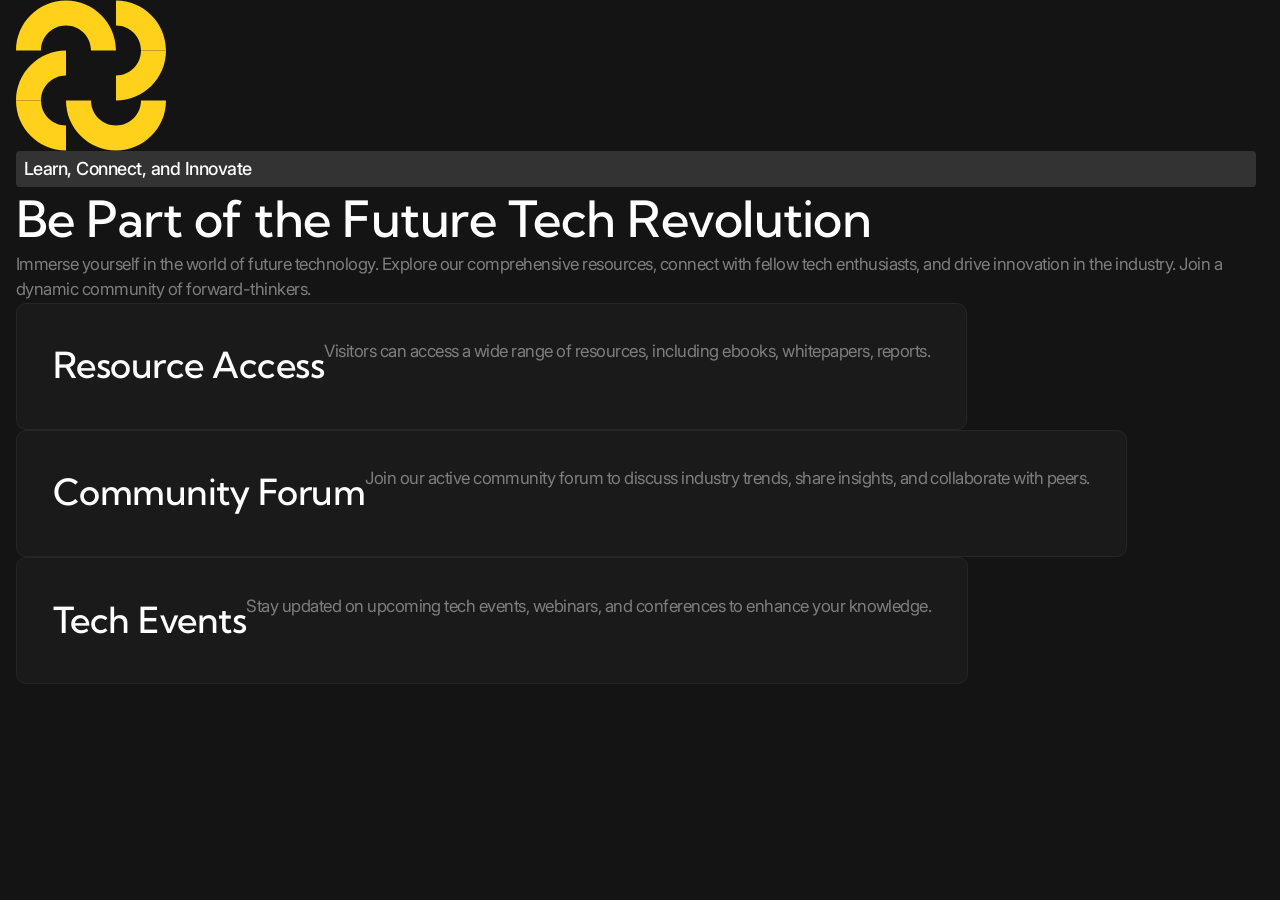
==== commit 33e28c24: "Add about section markup" ====
--- a/index.html
+++ b/index.html
@@ -1300,6 +1300,65 @@
                   </blockquote>
                 </div>
               </div>
+            </li>
+          </ul>
+        </div>
+      </section>
+
+      <section class="about" aria-labelledby="about-title">
+        <div class="about__inner container">
+          <header class="about__header">
+            <img
+              src="./images/about/icon.svg"
+              alt=""
+              class="about__icon"
+              width="150"
+              height="150"
+              loading="lazy"
+            />
+            <p class="about__subtitle tag">Learn, Connect, and Innovate</p>
+            <h2 class="about__title" id="about-title">Be Part of the Future Tech Revolution</h2>
+            <div class="about__description">
+              <p>
+                Immerse yourself in the world of future technology. Explore our comprehensive
+                resources, connect with fellow tech enthusiasts, and drive innovation in the
+                industry. Join a dynamic community of forward-thinkers.
+              </p>
+            </div>
+          </header>
+          <ul class="about__list">
+            <li class="about__item">
+              <a href="/" class="about-card tile">
+                <h3 class="about-card__title">Resource Access</h3>
+                <div class="about-card__description">
+                  <p>
+                    Visitors can access a wide range of resources, including ebooks, whitepapers,
+                    reports.
+                  </p>
+                </div>
+              </a>
+            </li>
+            <li class="about__item">
+              <a href="/" class="about-card tile">
+                <h3 class="about-card__title">Community Forum</h3>
+                <div class="about-card__description">
+                  <p>
+                    Join our active community forum to discuss industry trends, share insights, and
+                    collaborate with peers.
+                  </p>
+                </div>
+              </a>
+            </li>
+            <li class="about__item">
+              <a href="/" class="about-card tile">
+                <h3 class="about-card__title">Tech Events</h3>
+                <div class="about-card__description">
+                  <p>
+                    Stay updated on upcoming tech events, webinars, and conferences to enhance your
+                    knowledge.
+                  </p>
+                </div>
+              </a>
             </li>
           </ul>
         </div>
--- a/styles/main.css
+++ b/styles/main.css
@@ -1513,25 +1513,35 @@
     --itemPaddingX: 2.5rem;
   }
 }
-.bordered-grid--3-cols .bordered-grid__item:nth-child(3n-2), .bordered-grid--3-cols .bordered-grid__item:nth-child(3n-1) {
-  padding-right: var(--itemPaddingX);
-  border-right: var(--border);
-}
-.bordered-grid--3-cols .bordered-grid__item:nth-child(3n-1) {
-  position: relative;
-}
-.bordered-grid--3-cols .bordered-grid__item:nth-child(3n-1)::before {
-  position: absolute;
-  left: 50%;
-  translate: -50%;
-  content: "";
-  bottom: 0;
-  width: 100vw;
-  height: 0.0625rem;
-  background-color: var(--color-dark-15);
-}
-.bordered-grid--3-cols .bordered-grid__item:nth-child(3n-1), .bordered-grid--3-cols .bordered-grid__item:nth-child(3n) {
-  padding-left: var(--itemPaddingX);
+@media (width > 63.99875rem) {
+  .bordered-grid--3-cols .bordered-grid__item:nth-child(3n-2), .bordered-grid--3-cols .bordered-grid__item:nth-child(3n-1) {
+    padding-right: var(--itemPaddingX);
+    border-right: var(--border);
+  }
+  .bordered-grid--3-cols .bordered-grid__item:nth-child(3n-1) {
+    position: relative;
+  }
+  .bordered-grid--3-cols .bordered-grid__item:nth-child(3n-1)::before {
+    position: absolute;
+    left: 50%;
+    translate: -50%;
+    content: "";
+    bottom: 0;
+    width: 100vw;
+    height: 0.0625rem;
+    background-color: var(--color-dark-15);
+  }
+  .bordered-grid--3-cols .bordered-grid__item:nth-child(3n-1), .bordered-grid--3-cols .bordered-grid__item:nth-child(3n) {
+    padding-left: var(--itemPaddingX);
+  }
+}
+@media (width <= 63.99875rem) {
+  .bordered-grid--3-cols {
+    --columns: 1;
+  }
+  .bordered-grid--3-cols .bordered-grid__item:not(:last-child) {
+    border-bottom: var(--border);
+  }
 }
 .bordered-grid__item {
   padding-block: var(--itemPaddingY);
@@ -1571,6 +1581,8 @@
   flex-direction: column;
   align-items: center;
   row-gap: 2.5rem;
+  max-width: 31.25rem;
+  margin-inline: auto;
 }
 @media (width <= 90.06125rem) {
   .review-card {
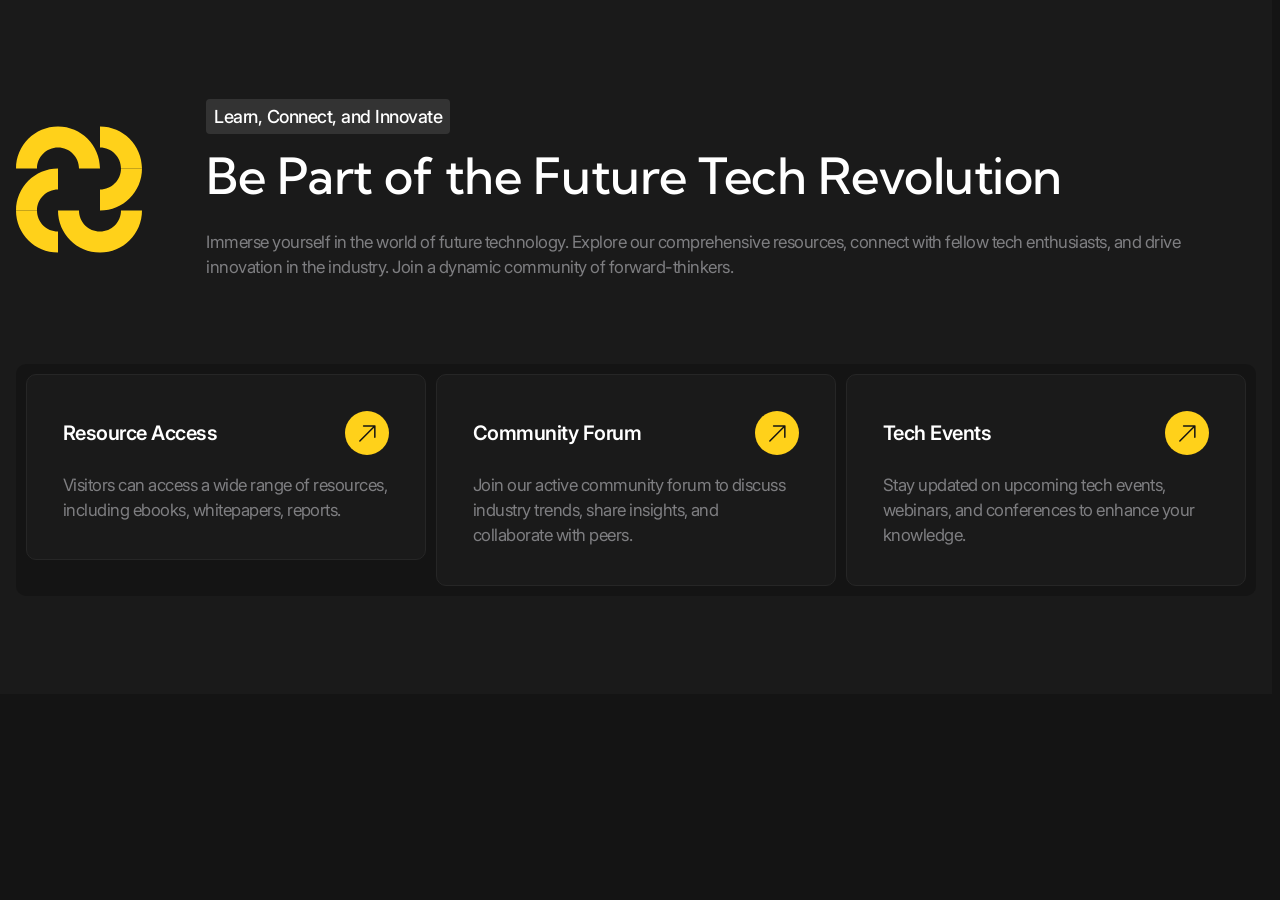
==== commit 6977819e: "Add about section styles" ====
--- a/index.html
+++ b/index.html
@@ -151,7 +151,7 @@
                   height="50"
                   loading="lazy"
                 />
-                <a href="/" class="advantage-card__link">
+                <a href="/" class="advantage-card__link circle-icon">
                   <h3 class="advantage-card__title h6">Latest News Updates</h3>
                   <p class="advantage-card__subtitle">Stay Current</p>
                 </a>
@@ -168,7 +168,7 @@
                   height="50"
                   loading="lazy"
                 />
-                <a href="/" class="advantage-card__link">
+                <a href="/" class="advantage-card__link circle-icon">
                   <h3 class="advantage-card__title h6">Expert Contributors</h3>
                   <p class="advantage-card__subtitle">Trusted Insights</p>
                 </a>
@@ -185,7 +185,7 @@
                   height="50"
                   loading="lazy"
                 />
-                <a href="/" class="advantage-card__link">
+                <a href="/" class="advantage-card__link circle-icon">
                   <h3 class="advantage-card__title h6">Global Readership</h3>
                   <p class="advantage-card__subtitle">Worldwide Impact</p>
                 </a>
@@ -1316,8 +1316,10 @@
               height="150"
               loading="lazy"
             />
-            <p class="about__subtitle tag">Learn, Connect, and Innovate</p>
-            <h2 class="about__title" id="about-title">Be Part of the Future Tech Revolution</h2>
+            <div class="about__info">
+              <p class="about__subtitle tag">Learn, Connect, and Innovate</p>
+              <h2 class="about__title" id="about-title">Be Part of the Future Tech Revolution</h2>
+            </div>
             <div class="about__description">
               <p>
                 Immerse yourself in the world of future technology. Explore our comprehensive
@@ -1329,7 +1331,7 @@
           <ul class="about__list">
             <li class="about__item">
               <a href="/" class="about-card tile">
-                <h3 class="about-card__title">Resource Access</h3>
+                <h3 class="about-card__title circle-icon">Resource Access</h3>
                 <div class="about-card__description">
                   <p>
                     Visitors can access a wide range of resources, including ebooks, whitepapers,
@@ -1340,7 +1342,7 @@
             </li>
             <li class="about__item">
               <a href="/" class="about-card tile">
-                <h3 class="about-card__title">Community Forum</h3>
+                <h3 class="about-card__title circle-icon">Community Forum</h3>
                 <div class="about-card__description">
                   <p>
                     Join our active community forum to discuss industry trends, share insights, and
@@ -1351,7 +1353,7 @@
             </li>
             <li class="about__item">
               <a href="/" class="about-card tile">
-                <h3 class="about-card__title">Tech Events</h3>
+                <h3 class="about-card__title circle-icon">Tech Events</h3>
                 <div class="about-card__description">
                   <p>
                     Stay updated on upcoming tech events, webinars, and conferences to enhance your
--- a/styles/main.css
+++ b/styles/main.css
@@ -312,6 +312,36 @@
   left: 100%;
 }
 
+.circle-icon {
+  --circleSize: 3.25rem;
+  --circleMarginLeft: 1.25rem;
+  position: relative;
+  min-height: var(--circleSize);
+  padding-right: calc(var(--circleSize) + var(--circleMarginLeft));
+}
+@media (width <= 90.06125rem) {
+  .circle-icon {
+    --circleSize: 2.75rem;
+    --circleMarginLeft: 0.875rem;
+  }
+}
+@media (width <= 47.99875rem) {
+  .circle-icon {
+    --circleSize: 2.5rem;
+  }
+}
+.circle-icon::after {
+  width: var(--circleSize);
+  height: var(--circleSize);
+  position: absolute;
+  top: 50%;
+  translate: 0 -50%;
+  content: "";
+  right: 0;
+  background: url("../../icons/arrow-top-right_black.svg") center no-repeat var(--color-accent);
+  border-radius: 50%;
+}
+
 html.is-lock {
   overflow: hidden;
 }
@@ -934,35 +964,13 @@
   }
 }
 .advantage-card__link {
-  --circleSize: 3.25rem;
-  --circleMarginLeft: 1.25rem;
-  position: relative;
   display: grid;
   row-gap: 0.25rem;
-  padding-right: calc(var(--circleSize) + var(--circleMarginLeft));
 }
 @media (width <= 90.06125rem) {
   .advantage-card__link {
-    --circleSize: 2.75rem;
-    --circleMarginLeft: 0.875rem;
     row-gap: 0.125rem;
   }
-}
-@media (width <= 47.99875rem) {
-  .advantage-card__link {
-    --circleSize: 2.5rem;
-  }
-}
-.advantage-card__link::after {
-  width: var(--circleSize);
-  height: var(--circleSize);
-  position: absolute;
-  top: 50%;
-  translate: 0 -50%;
-  content: "";
-  right: 0;
-  background: url("../../icons/arrow-top-right_black.svg") center no-repeat var(--color-accent);
-  border-radius: 50%;
 }
 .advantage-card__details {
   font-size: clamp(0.875rem, 0.7541322314rem + 0.4958677686vw, 1.25rem);
@@ -1612,6 +1620,102 @@
   top: 0;
 }
 
+.about-card {
+  display: flex;
+  flex-direction: column;
+  row-gap: clamp(0.625rem, 0.423553719rem + 0.826446281vw, 1.25rem);
+}
+.about-card__title {
+  font-size: clamp(1rem, 0.8791322314rem + 0.4958677686vw, 1.375rem);
+  display: flex;
+  align-items: center;
+  font-family: var(--font-family-base);
+  font-weight: 600;
+}
+
+.about {
+  padding-block: clamp(2.5rem, 0.8884297521rem + 6.6115702479vw, 7.5rem);
+  background-color: var(--color-dark-10);
+}
+.about__inner {
+  display: grid;
+  row-gap: clamp(2.5rem, 1.291322314rem + 4.958677686vw, 6.25rem);
+}
+.about__header {
+  display: grid;
+  grid-template-columns: auto 1fr;
+  grid-template-areas: "icon info" "icon description";
+  align-items: center;
+  gap: 1.875rem clamp(1.25rem, 0.041322314rem + 4.958677686vw, 5rem);
+}
+@media (width <= 90.06125rem) {
+  .about__header {
+    row-gap: 1.25rem;
+  }
+}
+@media (width <= 47.99875rem) {
+  .about__header {
+    grid-template-areas: "icon subtitle" "title title" "description description";
+    row-gap: 0.25rem;
+  }
+}
+.about__icon {
+  grid-area: icon;
+  width: clamp(3.75rem, 1.9369834711rem + 7.4380165289vw, 9.375rem);
+}
+.about__info {
+  display: grid;
+  row-gap: 1rem;
+}
+@media (width <= 90.06125rem) {
+  .about__info {
+    row-gap: 0.625rem;
+  }
+}
+@media (width <= 47.99875rem) {
+  .about__info {
+    display: contents;
+  }
+}
+.about__subtitle {
+  justify-self: start;
+}
+@media (width <= 47.99875rem) {
+  .about__subtitle {
+    grid-area: subtitle;
+  }
+}
+@media (width <= 47.99875rem) {
+  .about__title {
+    grid-area: title;
+    margin-top: 1.25rem;
+  }
+}
+@media (width <= 47.99875rem) {
+  .about__description {
+    grid-area: description;
+  }
+}
+.about__list {
+  display: grid;
+  gap: 1.25rem;
+  padding: 1.25rem;
+  background-color: var(--color-dark);
+  border-radius: 0.75rem;
+}
+@media (width <= 90.06125rem) {
+  .about__list {
+    gap: 0.625rem;
+    padding: 0.625rem;
+    border-radius: 0.625rem;
+  }
+}
+@media (width > 47.99875rem) {
+  .about__list {
+    grid-template-columns: repeat(3, 1fr);
+  }
+}
+
 .header,
 main > *:not(:last-child),
 .footer {
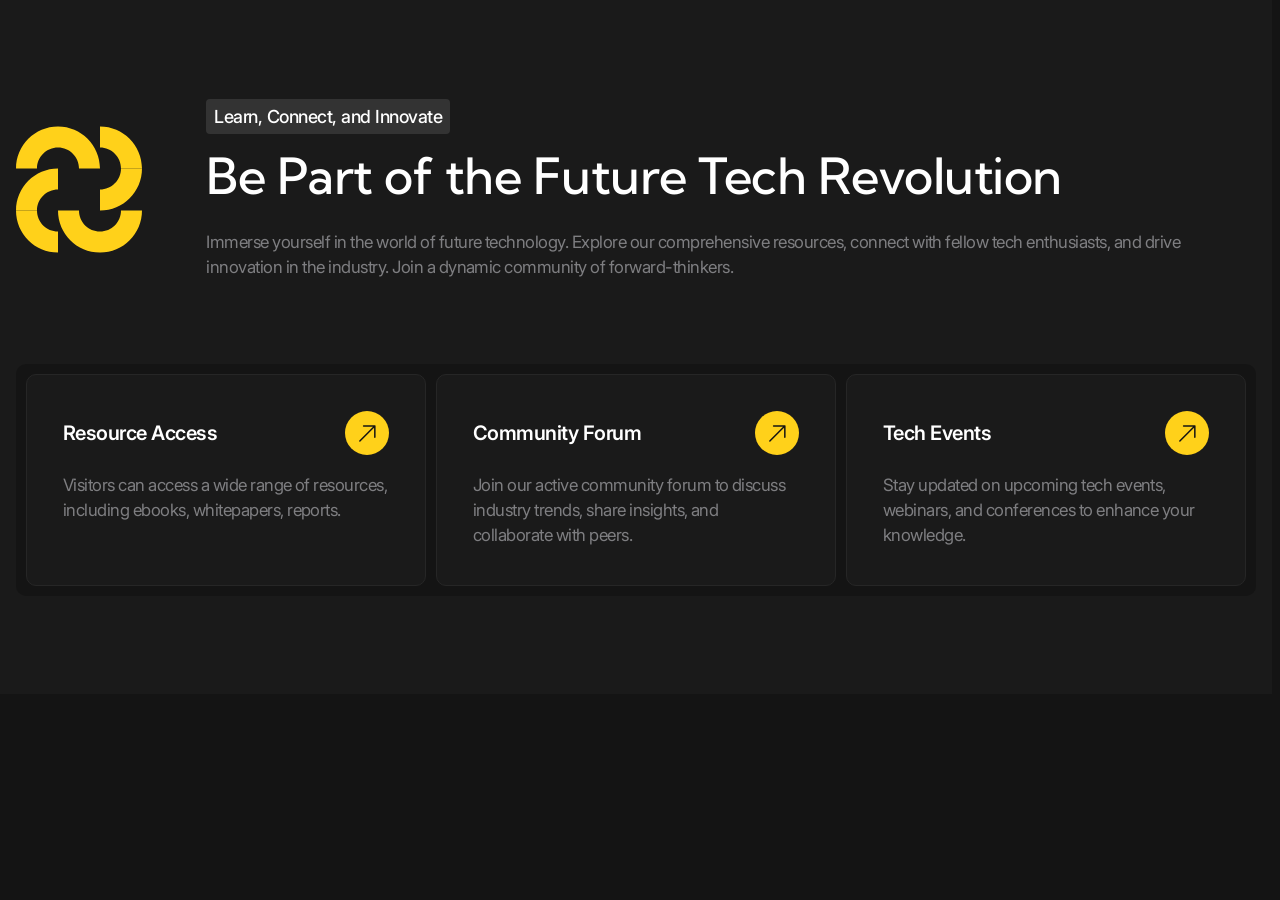
==== commit d8479c8f: "Add contacts page and contacts section markup" ====
--- a/index.html
+++ b/index.html
@@ -31,20 +31,22 @@
             <nav class="header__menu">
               <ul class="header__menu-list">
                 <li class="header__menu-item">
-                  <a href="/" class="header__menu-link is-active">Home</a>
+                  <a href="./index.html" class="header__menu-link is-active">Home</a>
                 </li>
                 <li class="header__menu-item">
-                  <a href="/" class="header__menu-link">News</a>
+                  <a href="./news.html" class="header__menu-link">News</a>
                 </li>
                 <li class="header__menu-item">
-                  <a href="/" class="header__menu-link">Podcasts</a>
+                  <a href="./podcasts.html" class="header__menu-link">Podcasts</a>
                 </li>
                 <li class="header__menu-item">
-                  <a href="/" class="header__menu-link">Resources</a>
+                  <a href="./resources.html" class="header__menu-link">Resources</a>
                 </li>
               </ul>
             </nav>
-            <a href="/" class="header__contact-us-link button button--accent">Contact Us</a>
+            <a href="./contacts.html" class="header__contact-us-link button button--accent"
+              >Contact Us</a
+            >
           </div>
           <button
             class="header__burger-button burger-button visible-mobile"
@@ -221,7 +223,7 @@
                     />
                     <div class="card__preview-info">
                       <h3 class="card__preview-title">Future Technology Blog</h3>
-                      <div class="card__preview-descriptio">
+                      <div class="card__preview-description">
                         <p>Stay informed with our blog section dedicated to future technology.</p>
                       </div>
                     </div>
@@ -271,7 +273,7 @@
                     />
                     <div class="card__preview-info">
                       <h3 class="card__preview-title">Research Insights Blogs</h3>
-                      <div class="card__preview-descriptio">
+                      <div class="card__preview-description">
                         <p>Dive deep into future technology concepts with our research section.</p>
                       </div>
                     </div>
@@ -320,9 +322,11 @@
                 Explore FutureTech's In-Depth Blog Posts
               </h2>
             </div>
-            <a href="/" class="section__link button">
-              <span class="icon icon--yellow-arrow">View All Blogs</span>
-            </a>
+            <div class="section__actions">
+              <a href="./blog.html" class="section__link button">
+                <span class="icon icon--yellow-arrow">View All Blogs</span>
+              </a>
+            </div>
           </div>
         </header>
         <div class="section__body tabs" data-js-tabs>
@@ -828,9 +832,11 @@
                 Unlock Valuable Knowledge with FutureTech's Resources
               </h2>
             </div>
-            <a href="/" class="section__link button">
-              <span class="icon icon--yellow-arrow">View All Resources</span>
-            </a>
+            <div class="section__actions">
+              <a href="/" class="section__link button">
+                <span class="icon icon--yellow-arrow">View All Resources</span>
+              </a>
+            </div>
           </div>
         </header>
         <div class="section__body">
@@ -849,7 +855,7 @@
                     />
                     <div class="card__preview-info">
                       <h3 class="card__preview-title">Ebooks</h3>
-                      <div class="card__preview-descriptio">
+                      <div class="card__preview-description">
                         <p>
                           Explore our collection of ebooks covering a wide spectrum of future
                           technology topics.
@@ -960,7 +966,7 @@
                     />
                     <div class="card__preview-info">
                       <h3 class="card__preview-title">Whitepapers</h3>
-                      <div class="card__preview-descriptio">
+                      <div class="card__preview-description">
                         <p>
                           Dive into comprehensive reports and analyses with our collection of
                           whitepapers.
@@ -1069,9 +1075,11 @@
               <p class="section__subtitle tag">What Our Readers Say</p>
               <h2 class="section__title" id="reviews-title">Real Words from Real Readers</h2>
             </div>
-            <a href="/" class="section__link button">
-              <span class="icon icon--yellow-arrow">View All Testimonials</span>
-            </a>
+            <div class="section__actions">
+              <a href="/" class="section__link button">
+                <span class="icon icon--yellow-arrow">View All Testimonials</span>
+              </a>
+            </div>
           </div>
         </header>
         <div class="section__body">
--- a/styles/main.css
+++ b/styles/main.css
@@ -498,6 +498,37 @@
     scrollbar-color: var(--color-gray-50) var(--color-dark-15);
   }
 }
+.expandable-content {
+  --initialMaxHeight: 31.25rem;
+  position: relative;
+  overflow-y: hidden;
+}
+.expandable-content.is-expanded::before,
+.expandable-content.is-expanded .expandable-content__button {
+  opacity: 0;
+  visibility: hidden;
+}
+.expandable-content:not(.is-expanded) {
+  max-height: var(--initialMaxHeight);
+}
+.expandable-content::before {
+  content: "";
+  position: absolute;
+  bottom: 0;
+  left: 0;
+  width: 100%;
+  height: 30%;
+  background-image: linear-gradient(180deg, rgba(20, 20, 20, 0) 0%, #141414 77.38%);
+  pointer-events: none;
+  transition-duration: var(--transition-duration);
+}
+.expandable-content__button {
+  position: absolute;
+  left: 50%;
+  translate: -50%;
+  bottom: 4.25rem;
+}
+
 .icon {
   display: inline-flex;
   align-items: center;
@@ -523,6 +554,9 @@
 }
 .icon--yellow-eye::after {
   background-image: url("../../icons/eye_yellow.svg");
+}
+.icon--gray-arrow-down::after {
+  background-image: url("../../icons/arrow-down_gray.svg");
 }
 
 .logo {
@@ -844,9 +878,37 @@
   }
 }
 
+.metrics {
+  --columns: 3;
+}
+.metrics--4-cols {
+  --columns: 4;
+  text-align: center;
+}
+@media (width > 63.99875rem) {
+  .metrics--4-cols .metrics__item:nth-child(4n) {
+    padding-right: 0;
+  }
+}
+@media (width <= 63.99875rem) {
+  .metrics--4-cols {
+    --columns: 2;
+    padding-inline: 0;
+  }
+  .metrics--4-cols .metrics__item {
+    border-bottom: var(--border);
+  }
+  .metrics--4-cols .metrics__item:nth-child(odd) {
+    padding-left: var(--container-padding-x);
+  }
+  .metrics--4-cols .metrics__item:nth-child(even) {
+    padding-right: var(--container-padding-x);
+    border-right: none;
+  }
+}
 .metrics__list {
   display: grid;
-  grid-template-columns: repeat(3, 1fr);
+  grid-template-columns: repeat(var(--columns), 1fr);
 }
 .metrics__item {
   display: flex;
@@ -1121,18 +1183,18 @@
   padding-block: clamp(2.5rem, 0.8884297521rem + 6.6115702479vw, 7.5rem);
   background-color: var(--color-dark-10);
 }
-.section__header-inner:has(.section__link) {
+.section__header-inner:has(.section__actions) {
   display: grid;
   align-items: center;
   column-gap: 1rem;
 }
 @media (width > 47.99875rem) {
-  .section__header-inner:has(.section__link) {
+  .section__header-inner:has(.section__actions) {
     grid-template-columns: 1fr auto;
   }
 }
 @media (width <= 47.99875rem) {
-  .section__header-inner:has(.section__link) {
+  .section__header-inner:has(.section__actions) {
     row-gap: 1.875rem;
   }
 }
@@ -1152,8 +1214,14 @@
 .section__body {
   border-bottom: var(--border);
 }
-
-.list__item:not(:last-child) {
+.section__actions, .section__link {
+  width: 100%;
+}
+.section__link {
+  max-width: 22.5rem;
+}
+
+.list:not(:last-child), .list__item:not(:last-child) {
   border-bottom: var(--border);
 }
 
@@ -1218,6 +1286,12 @@
   display: grid;
   row-gap: clamp(0.375rem, 0.173553719rem + 0.826446281vw, 1rem);
 }
+.card__preview-info:has(.card__rating-view) {
+  display: flex;
+  justify-content: space-between;
+  align-items: center;
+  column-gap: 1rem;
+}
 .card__body {
   padding-right: 0;
 }
@@ -1251,6 +1325,33 @@
     grid-template-columns: auto 1fr;
   }
 }
+.card__grid--3-cols {
+  gap: clamp(1.25rem, 0.645661157rem + 2.479338843vw, 3.125rem) 1.25rem;
+}
+@media (width <= 90.06125rem) {
+  .card__grid--3-cols {
+    column-gap: 1rem;
+  }
+}
+@media (width > 47.99875rem) {
+  .card__grid--3-cols {
+    grid-template-columns: repeat(3, 1fr);
+  }
+}
+.card__grid--3-cols-alt {
+  grid-template-columns: repeat(3, 1fr);
+  gap: clamp(1.25rem, 0.645661157rem + 2.479338843vw, 3.125rem) 1.25rem;
+}
+@media (width <= 90.06125rem) {
+  .card__grid--3-cols-alt {
+    column-gap: 1rem;
+  }
+}
+@media (width <= 30.06125rem) {
+  .card__grid--3-cols-alt {
+    grid-template-columns: repeat(2, 1fr);
+  }
+}
 .card__cell {
   display: flex;
   flex-direction: column;
@@ -1265,10 +1366,28 @@
   grid-template-columns: 1fr auto;
   grid-template-areas: "other link" "other link";
   align-items: center;
-  column-gap: 1.25rem;
+  gap: clamp(0.625rem, 0.5444214876rem + 0.3305785124vw, 0.875rem) 1.25rem;
+}
+@media (width <= 30.06125rem) {
+  .card__cell:not(.tile) {
+    grid-template: initial;
+  }
+  .card__cell:not(.tile) .card__cell-link {
+    grid-area: initial;
+  }
+}
+@media (width <= 30.06125rem) {
+  .card__cell.tile {
+    padding: 1.25rem;
+  }
 }
 .card__cell--wide {
   grid-column: -1/1;
+}
+@media (width <= 30.06125rem) {
+  .card__cell--wide-on-mobile-s {
+    grid-column: -1/1;
+  }
 }
 .card__cell-image {
   width: 100%;
@@ -1289,6 +1408,11 @@
 .card__cell-link {
   grid-area: link;
 }
+@media (width <= 30.06125rem) {
+  .card__cell-description {
+    font-size: 0.875rem;
+  }
+}
 
 .tabs__header {
   border-bottom: var(--border);
@@ -1312,6 +1436,24 @@
 @media (width <= 63.99875rem) {
   .tabs__buttons {
     width: max-content;
+  }
+}
+.tabs__buttons--compact {
+  display: inline-flex;
+  column-gap: 0.625rem;
+  padding: 0.625rem;
+  background-color: var(--color-dark);
+  border-radius: 0.625rem;
+}
+.tabs__buttons--compact .tabs__button {
+  padding-block: 1.125rem;
+}
+.tabs__buttons--compact .tabs__button.is-active {
+  background-color: var(--color-dark-15);
+}
+@media (width <= 90.06125rem) {
+  .tabs__buttons--compact .tabs__button {
+    padding-block: 0.875rem;
   }
 }
 .tabs__button {
@@ -1511,10 +1653,46 @@
 }
 .bordered-grid--2-cols {
   --columns: 2;
+  --itemPaddingX: 5rem;
+}
+@media (width <= 90.06125rem) {
+  .bordered-grid--2-cols {
+    --itemPaddingX: 3.125rem;
+  }
+}
+@media (width > 47.99875rem) {
+  .bordered-grid--2-cols .bordered-grid__item:nth-child(odd) {
+    padding-right: var(--itemPaddingX);
+    border-right: var(--border);
+  }
+  .bordered-grid--2-cols .bordered-grid__item:nth-child(even) {
+    position: relative;
+    padding-left: var(--itemPaddingX);
+  }
+  .bordered-grid--2-cols .bordered-grid__item:nth-child(even)::before {
+    content: "";
+    position: absolute;
+    left: auto;
+    right: 100%;
+    bottom: 0;
+    translate: 50%;
+    width: 100vw;
+    height: 0.0625rem;
+    background-color: var(--color-dark-15);
+  }
+}
+@media (width <= 47.99875rem) {
+  .bordered-grid--2-cols {
+    --columns: 1;
+  }
+  .bordered-grid--2-cols .bordered-grid__item:not(:last-child) {
+    border-bottom: var(--border);
+  }
 }
 .bordered-grid--3-cols {
   --columns: 3;
   --itemPaddingX: 3.125rem;
+  column-gap: calc(var(--itemPaddingX) * 2);
 }
 @media (width <= 90.06125rem) {
   .bordered-grid--3-cols {
@@ -1523,24 +1701,30 @@
 }
 @media (width > 63.99875rem) {
   .bordered-grid--3-cols .bordered-grid__item:nth-child(3n-2), .bordered-grid--3-cols .bordered-grid__item:nth-child(3n-1) {
-    padding-right: var(--itemPaddingX);
-    border-right: var(--border);
+    position: relative;
+  }
+  .bordered-grid--3-cols .bordered-grid__item:nth-child(3n-2)::after, .bordered-grid--3-cols .bordered-grid__item:nth-child(3n-1)::after {
+    content: "";
+    position: absolute;
+    top: 0;
+    left: calc(100% + var(--itemPaddingX));
+    width: 0.0625rem;
+    height: 100%;
+    background-color: var(--color-dark-15);
   }
   .bordered-grid--3-cols .bordered-grid__item:nth-child(3n-1) {
     position: relative;
   }
   .bordered-grid--3-cols .bordered-grid__item:nth-child(3n-1)::before {
+    content: "";
     position: absolute;
     left: 50%;
+    right: auto;
+    bottom: 0;
     translate: -50%;
-    content: "";
-    bottom: 0;
     width: 100vw;
     height: 0.0625rem;
     background-color: var(--color-dark-15);
-  }
-  .bordered-grid--3-cols .bordered-grid__item:nth-child(3n-1), .bordered-grid--3-cols .bordered-grid__item:nth-child(3n) {
-    padding-left: var(--itemPaddingX);
   }
 }
 @media (width <= 63.99875rem) {
@@ -1624,6 +1808,7 @@
   display: flex;
   flex-direction: column;
   row-gap: clamp(0.625rem, 0.423553719rem + 0.826446281vw, 1.25rem);
+  height: 100%;
 }
 .about-card__title {
   font-size: clamp(1rem, 0.8791322314rem + 0.4958677686vw, 1.375rem);
@@ -1716,6 +1901,428 @@
   }
 }
 
+.hero-alt__header {
+  padding-top: clamp(2.5rem, 0.6869834711rem + 7.4380165289vw, 8.125rem);
+  padding-bottom: clamp(2.5rem, 0.2840909091rem + 9.0909090909vw, 9.375rem);
+  border-bottom: var(--border);
+}
+.hero-alt__header-inner {
+  display: grid;
+  align-items: center;
+  gap: 1.25rem 5rem;
+}
+@media (width <= 90.06125rem) {
+  .hero-alt__header-inner {
+    column-gap: 3.75rem;
+  }
+}
+@media (width > 47.99875rem) {
+  .hero-alt__header-inner {
+    grid-template-columns: auto 1fr;
+  }
+}
+@media (width <= 47.99875rem) {
+  .hero-alt__header-inner {
+    row-gap: 0.875rem;
+  }
+}
+.hero-alt__title {
+  grid-column: -1/1;
+}
+@media (width > 47.99875rem) {
+  .hero-alt__title-hidden-part {
+    position: absolute !important;
+    width: 1px !important;
+    height: 1px !important;
+    margin: -1px !important;
+    border: 0 !important;
+    padding: 0 !important;
+    white-space: nowrap !important;
+    clip-path: inset(100%) !important;
+    clip: rect(0 0 0 0) !important;
+    overflow: hidden !important;
+  }
+}
+
+.summary--2-cols .summary__list {
+  display: grid;
+  grid-template-columns: repeat(2, 1fr);
+  gap: 1.875rem 1.25rem;
+}
+@media (width <= 90.06125rem) {
+  .summary--2-cols .summary__list {
+    row-gap: 1.25rem;
+  }
+}
+.summary--2-cols .summary__item--wide {
+  grid-column: -1/1;
+  row-gap: clamp(0.625rem, 0.5041322314rem + 0.4958677686vw, 1rem);
+  margin-top: 1.25rem;
+}
+.summary__list {
+  display: flex;
+  column-gap: clamp(1.25rem, 0.645661157rem + 2.479338843vw, 3.125rem);
+}
+.summary__item {
+  display: grid;
+  row-gap: 0.25rem;
+}
+@media (width <= 90.06125rem) {
+  .summary__item {
+    row-gap: 0.125rem;
+  }
+}
+.summary__value {
+  color: var(--color-light);
+}
+
+.news-card {
+  display: grid;
+  row-gap: 1.25rem;
+  height: 100%;
+}
+@media (width <= 90.06125rem) {
+  .news-card {
+    row-gap: 1rem;
+  }
+}
+.news-card:has(.news-card__summary) {
+  align-items: center;
+  column-gap: 5rem;
+  padding-block: clamp(2.5rem, 1.694214876rem + 3.305785124vw, 5rem);
+}
+@media (width <= 90.06125rem) {
+  .news-card:has(.news-card__summary) {
+    column-gap: 2.5rem;
+  }
+}
+@media (width > 47.99875rem) {
+  .news-card:has(.news-card__summary) {
+    grid-template-columns: 32% 1fr;
+    grid-template-areas: "image other" "image other" "image other";
+  }
+}
+.news-card:has(.news-card__summary) .news-card__image {
+  height: clamp(13.3125rem, 9.0015495868rem + 17.6859504132vw, 26.6875rem);
+}
+@media (width > 47.99875rem) {
+  .news-card:has(.news-card__summary) .news-card__image {
+    grid-area: image;
+  }
+}
+.news-card:has(.news-card__summary) .news-card__title {
+  font-size: clamp(1.25rem, 1.0082644628rem + 0.9917355372vw, 2rem);
+  font-family: var(--font-family-base);
+  font-weight: 600;
+}
+.news-card__image {
+  width: 100%;
+  height: 13.875rem;
+  object-fit: cover;
+  border-radius: 0.75rem;
+}
+@media (width <= 90.06125rem) {
+  .news-card__image {
+    height: 11.5625rem;
+    border-radius: 0.625rem;
+  }
+}
+.news-card__body {
+  display: grid;
+  row-gap: 0.625rem;
+}
+@media (width <= 90.06125rem) {
+  .news-card__body {
+    row-gap: 0.25rem;
+  }
+}
+.news-card__controls {
+  display: flex;
+  justify-content: space-between;
+  align-items: center;
+  column-gap: 1rem;
+}
+@media (width <= 30.06125rem) {
+  .news-card__link {
+    min-width: 9.5625rem;
+  }
+}
+
+.news {
+  display: grid;
+  row-gap: 5rem;
+  padding-block: clamp(2.5rem, 1.694214876rem + 3.305785124vw, 5rem);
+}
+@media (width <= 90.06125rem) {
+  .news {
+    row-gap: 2.5rem;
+  }
+}
+.news__header {
+  display: flex;
+  justify-content: space-between;
+  align-items: center;
+  column-gap: 1rem;
+}
+.news__list {
+  display: grid;
+  grid-template-columns: repeat(auto-fit, minmax(22.375rem, 1fr));
+  gap: 1.875rem;
+}
+
+.video-player {
+  position: relative;
+}
+.video-player__video {
+  width: 100%;
+  height: clamp(13.125rem, 9.055785124rem + 16.694214876vw, 25.75rem);
+  object-fit: cover;
+  border-radius: 0.75rem;
+}
+@media (width <= 90.06125rem) {
+  .video-player__video {
+    border-radius: 0.625rem;
+  }
+}
+.video-player__video--small {
+  height: clamp(13rem, 11.3481404959rem + 6.7768595041vw, 18.125rem);
+}
+.video-player__panel {
+  position: absolute;
+  inset: 0;
+  display: flex;
+  justify-content: space-between;
+  align-items: end;
+  column-gap: 1rem;
+  padding: 1.875rem;
+  transition-duration: var(--transition-duration);
+}
+.video-player__panel--center {
+  justify-content: center;
+  align-items: center;
+}
+.video-player__panel:not(.is-active) {
+  opacity: 0;
+  visibility: hidden;
+}
+.video-player__panel::before {
+  content: "";
+  position: absolute;
+  inset: 0;
+  background-image: linear-gradient(180deg, rgba(20, 20, 20, 0) 44.27%, #141414 100%);
+}
+.video-player__panel * {
+  position: relative;
+}
+.video-player__play-button {
+  --size: 4.375rem;
+  display: flex;
+  justify-content: center;
+  align-items: center;
+  width: var(--size);
+  height: var(--size);
+  padding: 0;
+  color: var(--color-light);
+  background-color: transparent;
+  border: none;
+}
+@media (any-hover: hover) {
+  .video-player__play-button:hover {
+    color: var(--color-accent);
+  }
+}
+@media (any-hover: none) {
+  .video-player__play-button:active {
+    color: var(--color-accent);
+  }
+}
+@media (width <= 90.06125rem) {
+  .video-player__play-button {
+    --size: 3.125rem;
+  }
+}
+
+.video-card {
+  display: flex;
+  flex-direction: column;
+  align-items: start;
+  row-gap: 1.875rem;
+  height: 100%;
+}
+@media (width <= 90.06125rem) {
+  .video-card {
+    row-gap: 1.25rem;
+  }
+}
+.video-card__body {
+  display: grid;
+  row-gap: clamp(0.25rem, 0.1291322314rem + 0.4958677686vw, 0.625rem);
+  flex-grow: 1;
+}
+.video-card__player {
+  width: 100%;
+}
+
+.table-of-contents {
+  padding: 1.25rem;
+  color: var(--color-light);
+  background-color: var(--color-dark-10);
+  border-radius: 0.75rem;
+}
+@media (width <= 90.06125rem) {
+  .table-of-contents {
+    border-radius: 0.625rem;
+  }
+}
+.table-of-contents__list {
+  display: grid;
+  row-gap: 1.25rem;
+}
+@media (width <= 90.06125rem) {
+  .table-of-contents__list {
+    row-gap: 1rem;
+  }
+}
+.table-of-contents__item {
+  list-style-type: disc;
+  margin-left: 1.5em;
+}
+
+.blog-details__banner {
+  display: flex;
+  align-items: end;
+  min-height: clamp(17.5625rem, 11.1766528926rem + 26.1983471074vw, 37.375rem);
+  padding-block: clamp(1.0625rem, 0.0955578512rem + 3.9669421488vw, 4.0625rem);
+  text-align: center;
+  background: linear-gradient(180deg, rgba(20, 20, 20, 0) 0%, rgba(20, 20, 20, 0.88) 75.52%, #141414 100%), var(--bgImg) center/cover no-repeat;
+}
+.blog-details__titile {
+  font-size: clamp(1.75rem, 1.0247933884rem + 2.9752066116vw, 4rem);
+  font-family: var(--font-family-base);
+  font-weight: 600;
+}
+.blog-details__body {
+  border-block: var(--border);
+}
+.blog-details__body-inner {
+  display: grid;
+  grid-template-columns: 1fr 32.5rem;
+}
+@media (width <= 63.99875rem) {
+  .blog-details__body-inner {
+    display: flex;
+    flex-direction: column-reverse;
+  }
+}
+@media (width > 63.99875rem) {
+  .blog-details__content {
+    border-right: var(--border);
+  }
+}
+.blog-details__intro, .blog-details__main, .blog-details__actions, .blog-details__summary {
+  padding: clamp(2.5rem, 1.694214876rem + 3.305785124vw, 5rem) 5rem;
+}
+@media (width <= 90.06125rem) {
+  .blog-details__intro, .blog-details__main, .blog-details__actions, .blog-details__summary {
+    padding-inline: 3.75rem;
+  }
+}
+@media (width <= 63.99875rem) {
+  .blog-details__intro, .blog-details__main, .blog-details__actions, .blog-details__summary {
+    padding-inline: 0;
+  }
+}
+@media (width <= 63.99875rem) {
+  .blog-details__intro, .blog-details__actions, .blog-details__summary {
+    position: relative;
+  }
+  .blog-details__intro::before, .blog-details__actions::before, .blog-details__summary::before {
+    content: "";
+    position: absolute;
+    left: 50%;
+    right: auto;
+    bottom: 0;
+    translate: -50%;
+    width: 100vw;
+    height: 0.0625rem;
+    background-color: var(--color-dark-15);
+  }
+}
+@media (width > 63.99875rem) {
+  .blog-details__intro, .blog-details__actions {
+    border-bottom: var(--border);
+  }
+}
+.blog-details__actions {
+  padding-block: clamp(1.25rem, 0.645661157rem + 2.479338843vw, 3.125rem);
+}
+.blog-details__body h2:not(:first-child),
+.blog-details__body h3:not(:first-child),
+.blog-details__body h4:not(:first-child),
+.blog-details__body h5:not(:first-child),
+.blog-details__body h6:not(:first-child) {
+  margin-top: 1.5em;
+}
+.blog-details__body h2:not(:last-child),
+.blog-details__body h3:not(:last-child),
+.blog-details__body h4:not(:last-child),
+.blog-details__body h5:not(:last-child),
+.blog-details__body h6:not(:last-child) {
+  margin-bottom: 1em;
+}
+.blog-details__main {
+  --initialMaxHeight: 46.3125rem;
+}
+@media (width <= 90.06125rem) {
+  .blog-details__main {
+    --initialMaxHeight: 43.25rem;
+  }
+}
+@media (width <= 47.99875rem) {
+  .blog-details__main {
+    --initialMaxHeight: 41.8125rem;
+  }
+}
+
+.report-card {
+  display: flex;
+  flex-direction: column;
+  row-gap: clamp(1.25rem, 1.048553719rem + 0.826446281vw, 1.875rem);
+  height: 100%;
+}
+.report-card__image {
+  width: 100%;
+  height: 18.125rem;
+  object-fit: cover;
+  border-radius: 0.75rem;
+}
+@media (width <= 47.99875rem) {
+  .report-card__image {
+    height: 13.9375rem;
+  }
+}
+.report-card__body {
+  flex-grow: 1;
+  display: flex;
+  flex-direction: column;
+  row-gap: 0.875rem;
+}
+@media (width <= 90.06125rem) {
+  .report-card__body {
+    row-gap: 0.625rem;
+  }
+}
+.report-card__actions {
+  display: grid;
+  grid-template-columns: repeat(2, 1fr);
+  column-gap: 1.25rem;
+}
+@media (width <= 90.06125rem) {
+  .report-card__actions {
+    column-gap: 0.625rem;
+  }
+}
+
 .header,
 main > *:not(:last-child),
 .footer {
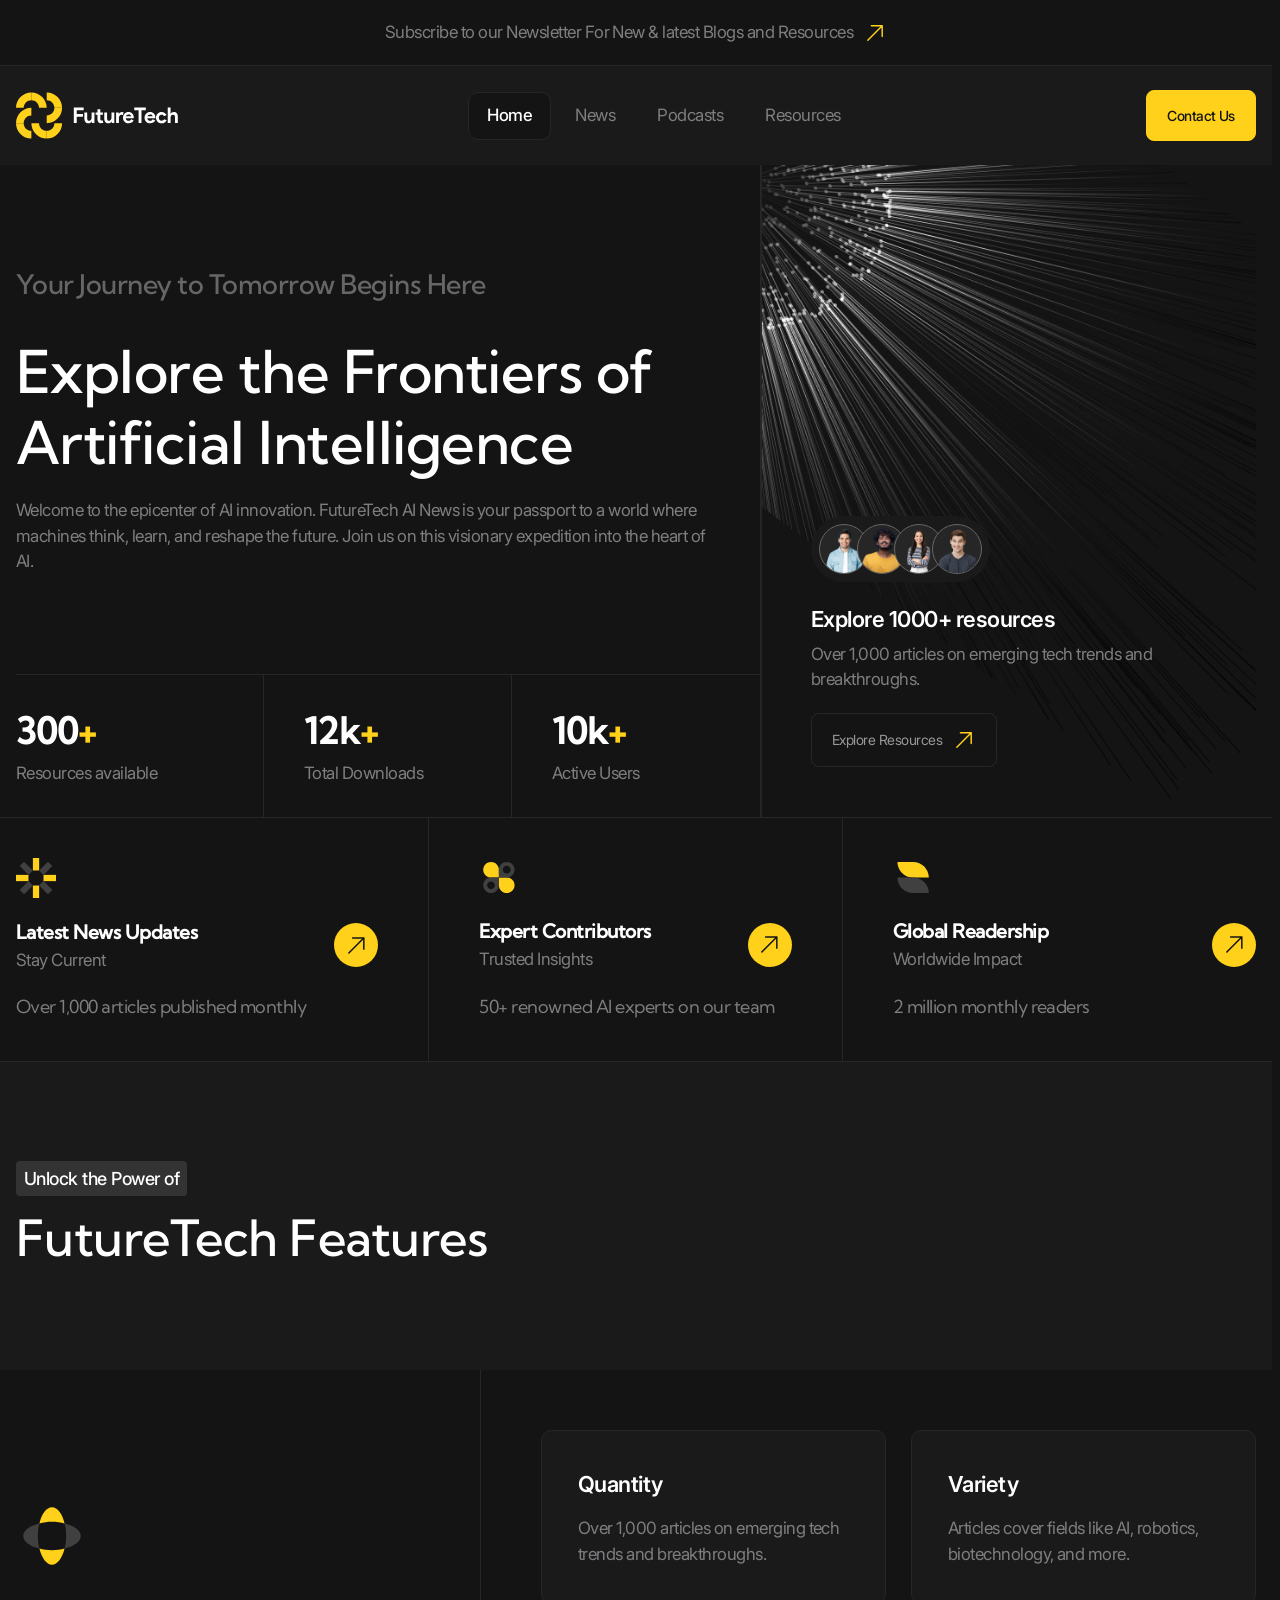
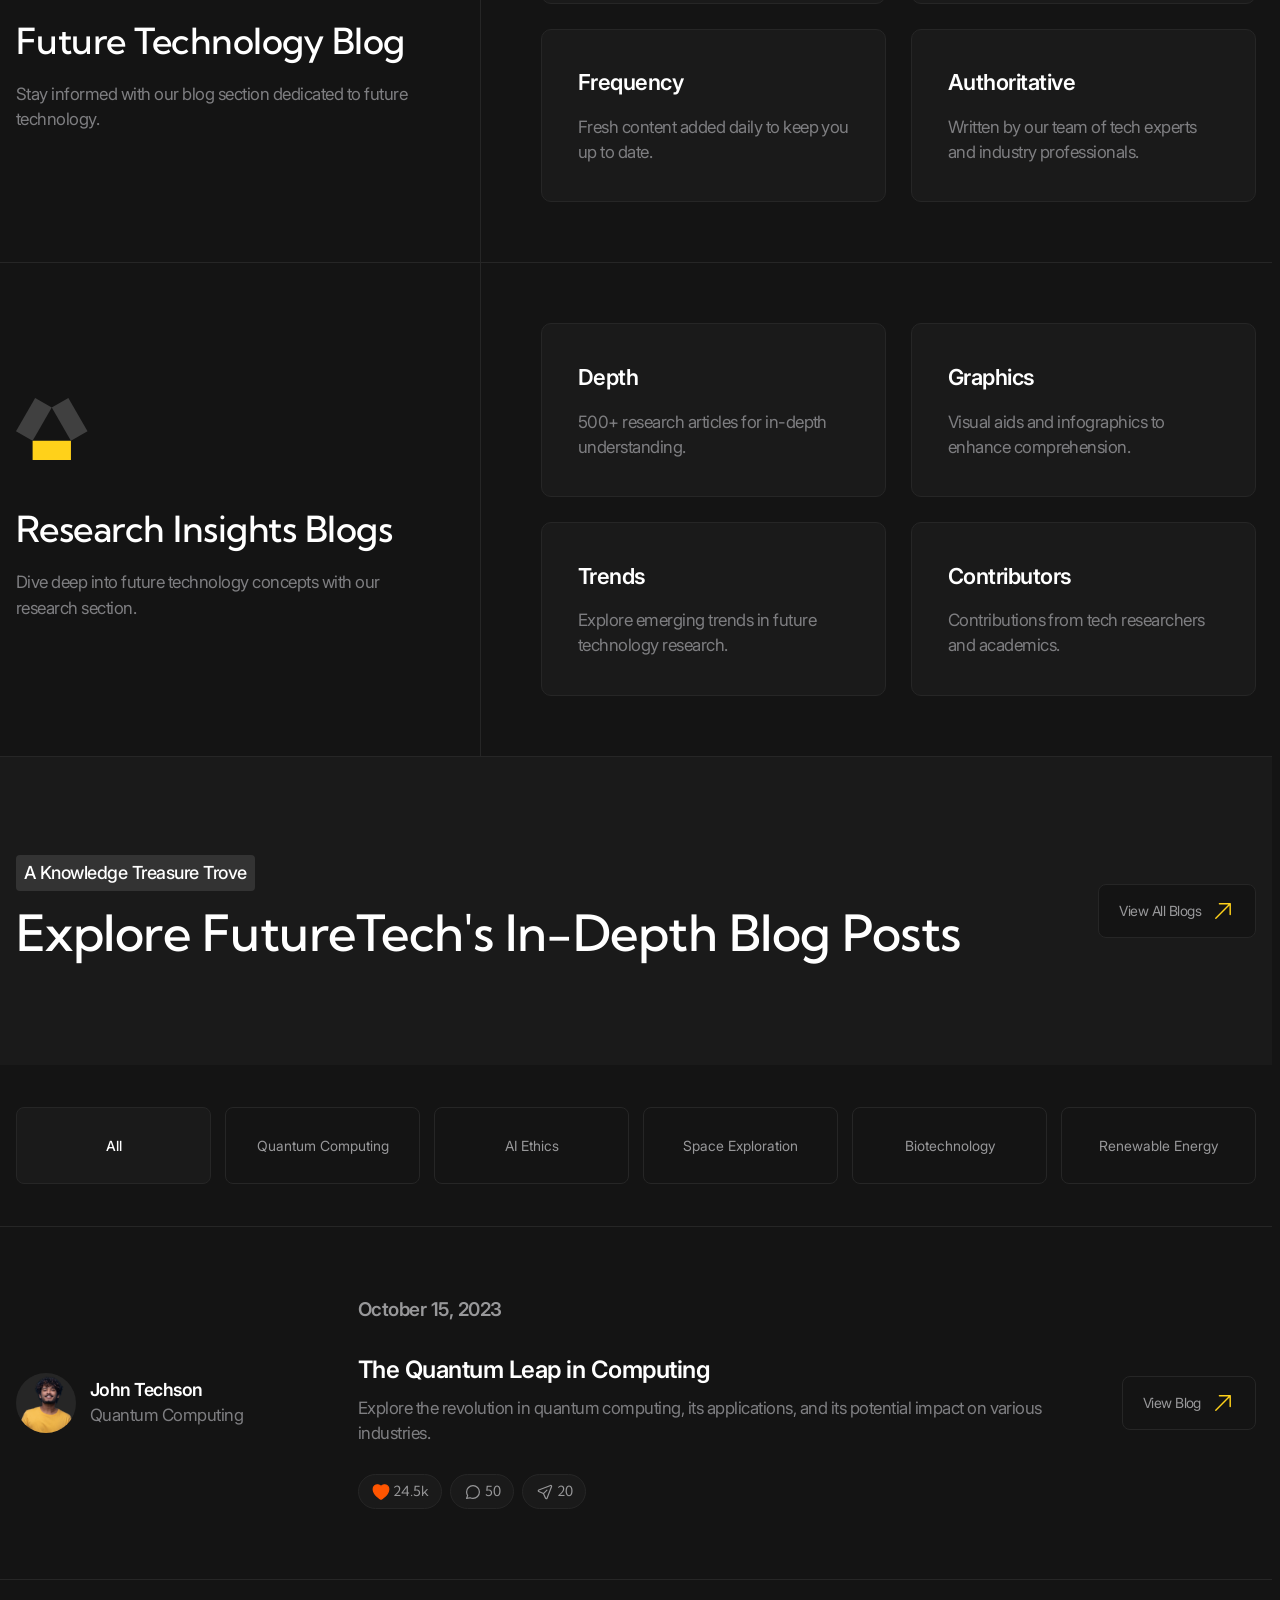
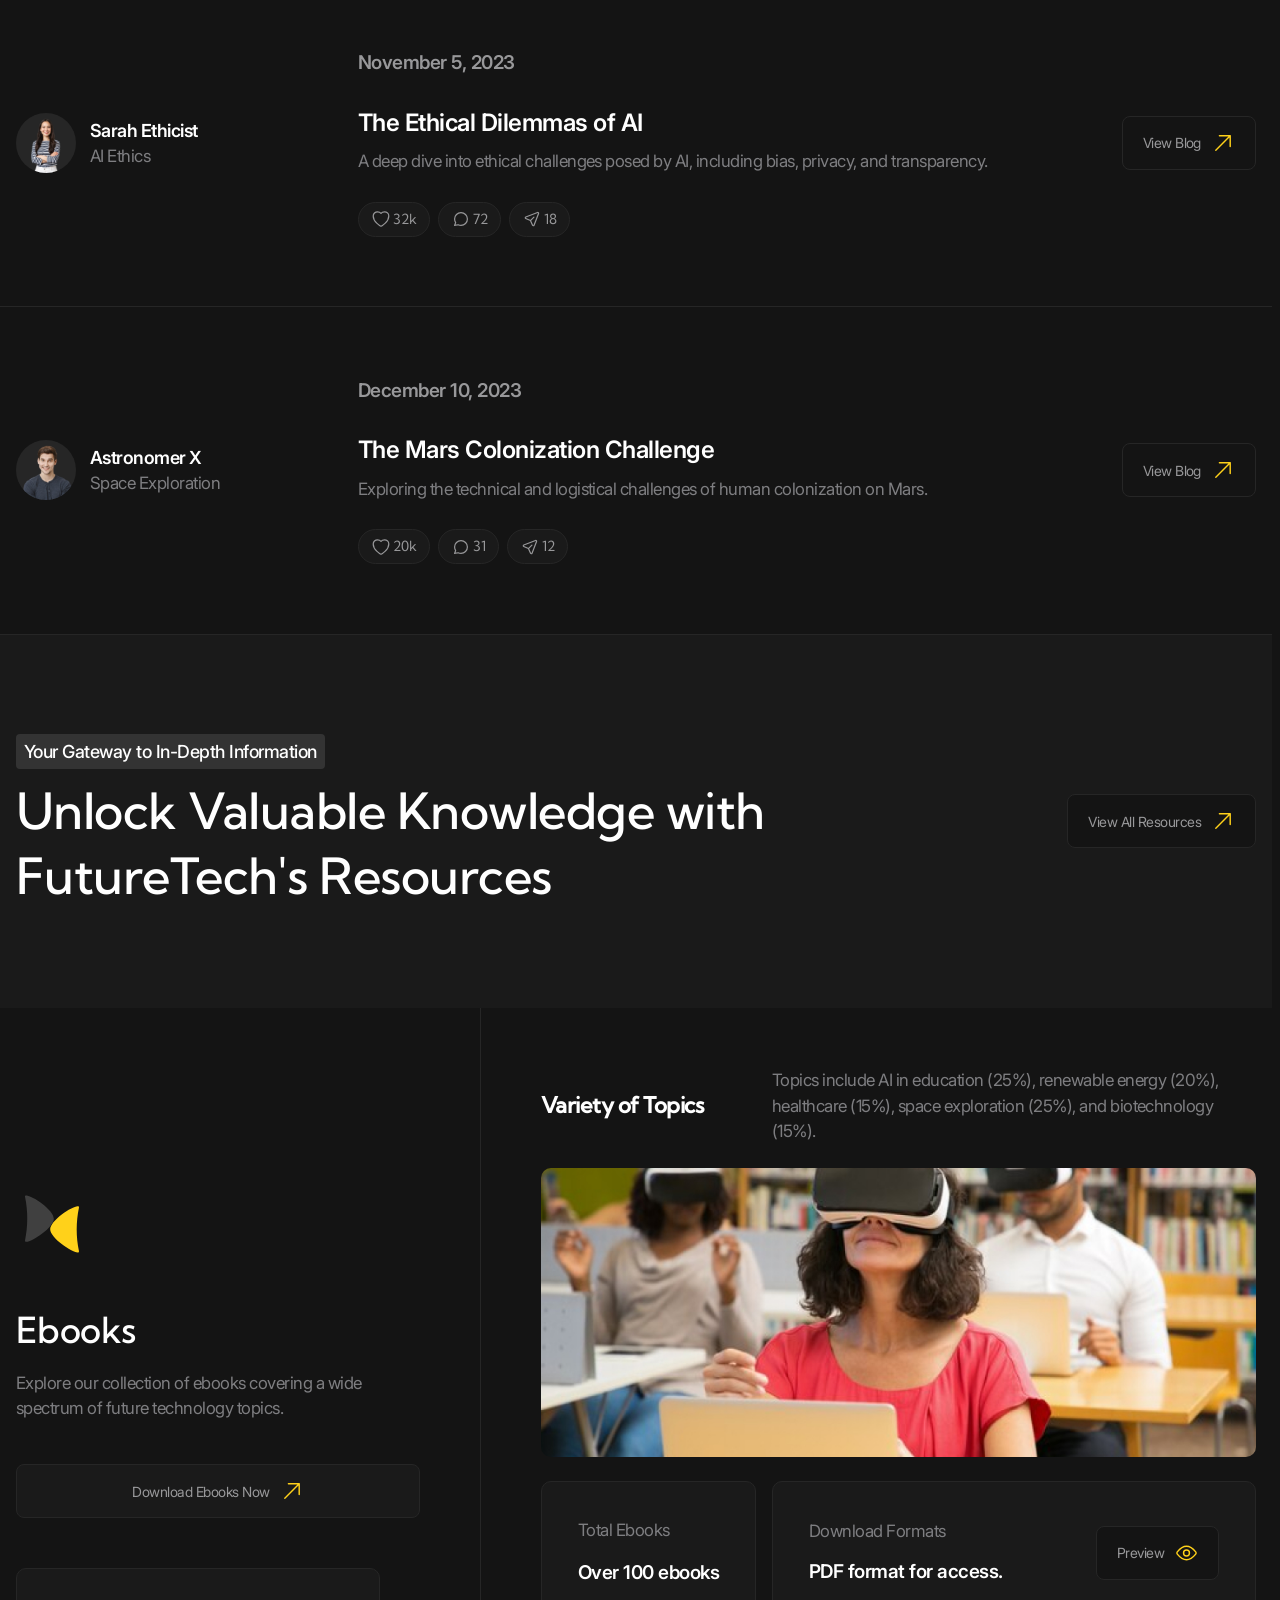
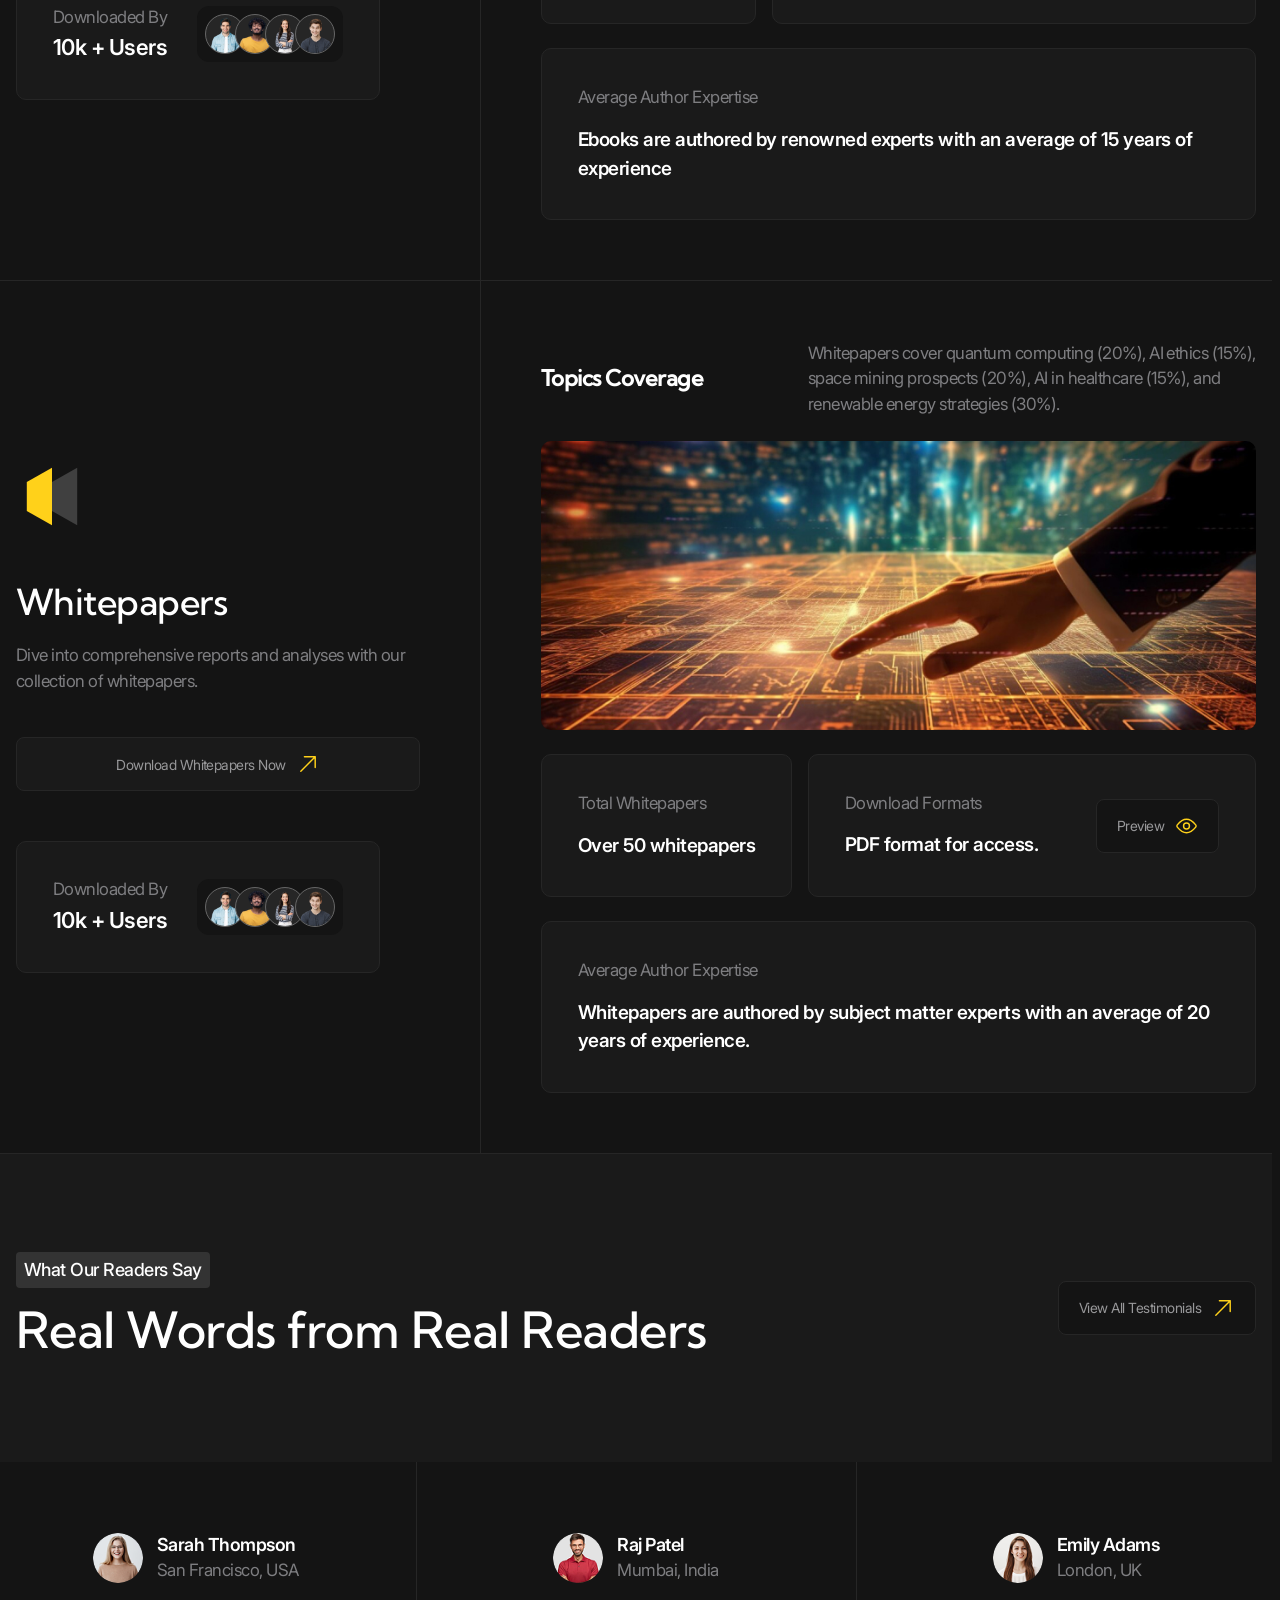
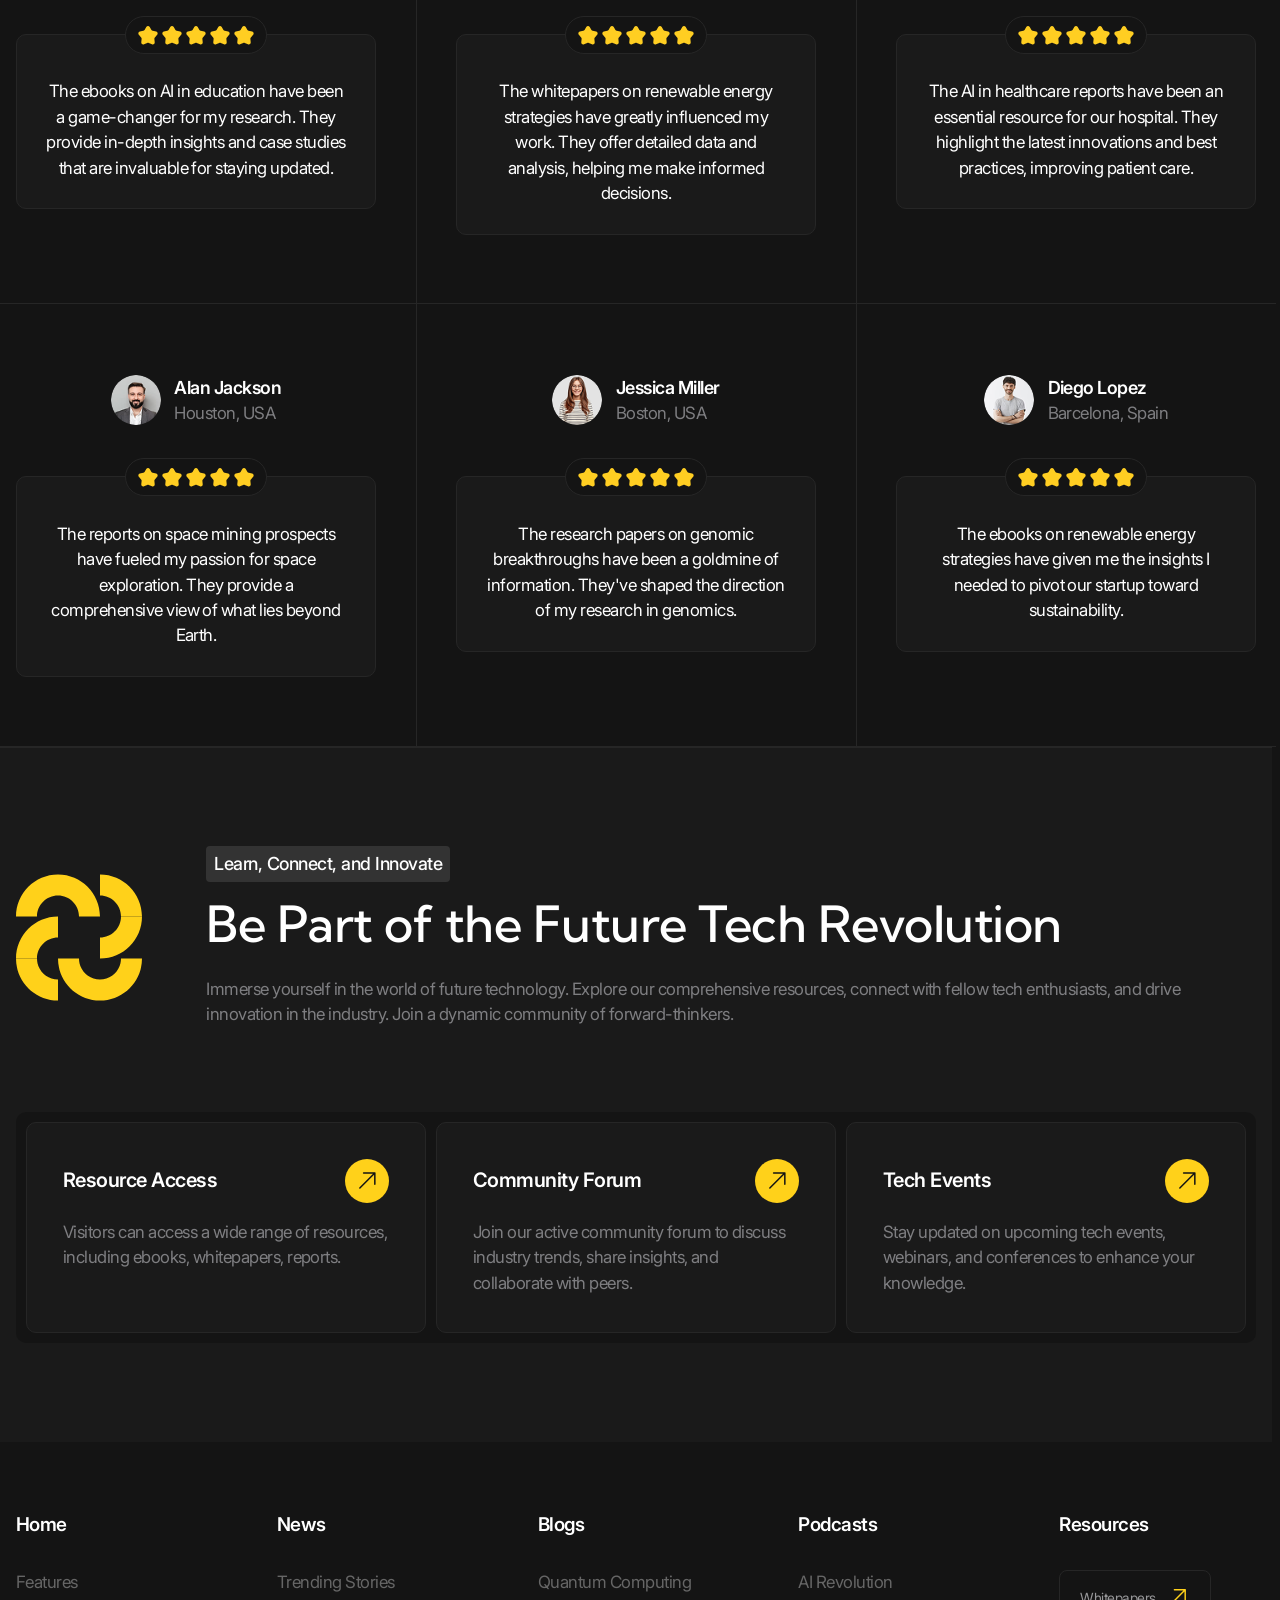
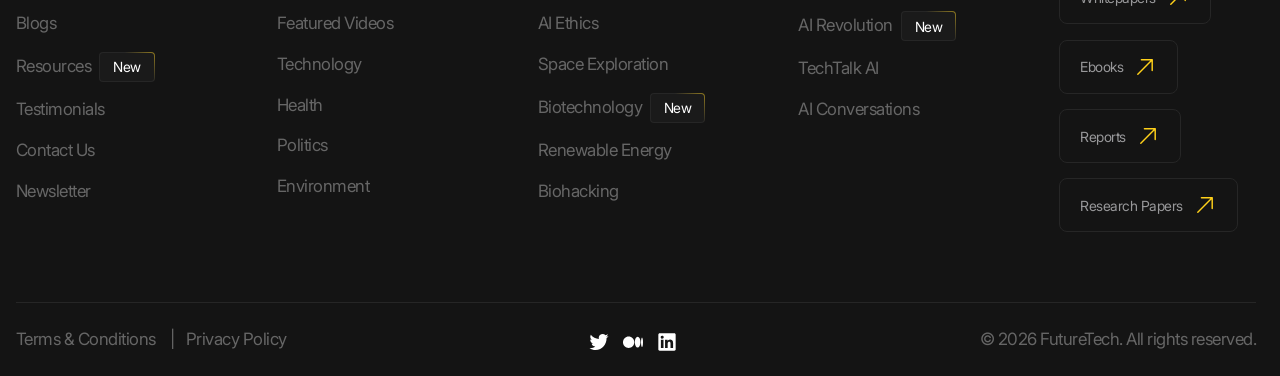
==== commit 6aa3d9cb: "Fix inconsistencies, add a red border for invalid form fields" ====
--- a/index.html
+++ b/index.html
@@ -829,7 +829,8 @@
             <div class="section__header-info">
               <p class="section__subtitle tag">Your Gateway to In-Depth Information</p>
               <h2 class="section__title" id="resources-title">
-                Unlock Valuable Knowledge with FutureTech's Resources
+                Unlock Valuable Knowledge with<br />
+                FutureTech's Resources
               </h2>
             </div>
             <div class="section__actions">
--- a/styles/main.css
+++ b/styles/main.css
@@ -245,6 +245,7 @@
   --color-red: #ff5500;
   --gradient: linear-gradient(45deg, var(--color-dark-15) 64%, var(--color-accent) 136%);
   --border: 0.0625rem solid var(--color-dark-15);
+  --shadow: 0 0 0 0.1875rem #191919;
   --font-family-base: "Inter", sans-serif;
   --font-family-accent: "Kumbh Sans", sans-serif;
   --container-width: 100rem;
@@ -566,6 +567,7 @@
 .button {
   display: inline-flex;
   justify-content: center;
+  min-width: 8.5625rem;
   padding: 1.125rem 1.5rem;
   font-size: 1.125rem;
   color: var(--color-gray-60);
@@ -576,6 +578,7 @@
 }
 @media (width <= 90.06125rem) {
   .button {
+    min-width: 6.4375rem;
     padding: 0.875rem 1.25rem;
     font-size: 0.875rem;
     border-radius: 0.5rem;
@@ -675,6 +678,20 @@
     padding-block: 0.875rem;
   }
 }
+@media (width <= 30.06125rem) {
+  .header__promo {
+    font-size: 0.75rem;
+  }
+}
+@media (width <= 30.06125rem) {
+  .header__promo-link .icon {
+    column-gap: 0.3125rem;
+  }
+  .header__promo-link .icon::after {
+    width: 1.25rem;
+    height: 1.25rem;
+  }
+}
 .header__body {
   padding-block: 1.5rem;
   background-color: var(--color-dark-10);
@@ -775,6 +792,45 @@
   }
 }
 
+.soc1als--3-cols {
+  width: 100%;
+  max-width: 19.25rem;
+}
+.soc1als--3-cols .soc1als__list {
+  display: grid;
+  grid-template-columns: repeat(3, 1fr);
+  row-gap: 0.625rem;
+}
+@media (width <= 90.06125rem) {
+  .soc1als--3-cols .soc1als__list {
+    column-gap: 0.625rem;
+  }
+}
+.soc1als--3-cols .soc1als__link {
+  display: flex;
+  justify-content: center;
+  align-items: center;
+  width: 100%;
+  height: 3.75rem;
+  background-color: var(--color-dark-10);
+  border: var(--border);
+  border-radius: 0.375rem;
+}
+@media (width <= 90.06125rem) {
+  .soc1als--3-cols .soc1als__link {
+    height: 3rem;
+  }
+}
+@media (any-hover: hover) {
+  .soc1als--3-cols .soc1als__link:hover {
+    border-color: var(--color-accent);
+  }
+}
+@media (any-hover: none) {
+  .soc1als--3-cols .soc1als__link:active {
+    border-color: var(--color-accent);
+  }
+}
 .soc1als__list {
   display: flex;
   column-gap: 1.25rem;
@@ -913,6 +969,7 @@
 .metrics__item {
   display: flex;
   flex-direction: column-reverse;
+  justify-content: start;
   row-gap: 0.625rem;
   padding: 3.125rem;
 }
@@ -1681,14 +1738,6 @@
     background-color: var(--color-dark-15);
   }
 }
-@media (width <= 47.99875rem) {
-  .bordered-grid--2-cols {
-    --columns: 1;
-  }
-  .bordered-grid--2-cols .bordered-grid__item:not(:last-child) {
-    border-bottom: var(--border);
-  }
-}
 .bordered-grid--3-cols {
   --columns: 3;
   --itemPaddingX: 3.125rem;
@@ -1735,6 +1784,43 @@
     border-bottom: var(--border);
   }
 }
+.bordered-grid--4-cols {
+  --columns: 4;
+  --itemPaddingX: 3.125rem;
+  column-gap: calc(var(--itemPaddingX) * 2);
+}
+@media (width <= 90.06125rem) {
+  .bordered-grid--4-cols {
+    --itemPaddingX: 1.875rem;
+  }
+}
+@media (width > 63.99875rem) {
+  .bordered-grid--4-cols .bordered-grid__item:nth-child(4n-3), .bordered-grid--4-cols .bordered-grid__item:nth-child(4n-2), .bordered-grid--4-cols .bordered-grid__item:nth-child(4n-1) {
+    position: relative;
+  }
+  .bordered-grid--4-cols .bordered-grid__item:nth-child(4n-3)::after, .bordered-grid--4-cols .bordered-grid__item:nth-child(4n-2)::after, .bordered-grid--4-cols .bordered-grid__item:nth-child(4n-1)::after {
+    content: "";
+    position: absolute;
+    top: 0;
+    left: calc(100% + var(--itemPaddingX));
+    width: 0.0625rem;
+    height: 100%;
+    background-color: var(--color-dark-15);
+  }
+}
+@media (width <= 63.99875rem) {
+  .bordered-grid--4-cols {
+    --columns: 2;
+  }
+}
+@media (width <= 47.99875rem) {
+  .bordered-grid--2-cols, .bordered-grid--4-cols {
+    --columns: 1;
+  }
+  .bordered-grid--2-cols .bordered-grid__item:not(:last-child), .bordered-grid--4-cols .bordered-grid__item:not(:last-child) {
+    border-bottom: var(--border);
+  }
+}
 .bordered-grid__item {
   padding-block: var(--itemPaddingY);
 }
@@ -1772,13 +1858,13 @@
   display: flex;
   flex-direction: column;
   align-items: center;
-  row-gap: 2.5rem;
+  row-gap: 3.75rem;
   max-width: 31.25rem;
   margin-inline: auto;
 }
 @media (width <= 90.06125rem) {
   .review-card {
-    row-gap: 1.875rem;
+    row-gap: 3.125rem;
   }
 }
 .review-card__author {
@@ -2323,10 +2409,386 @@
   }
 }
 
-.header,
-main > *:not(:last-child),
-.footer {
-  display: none !important;
+.contacts-card {
+  display: grid;
+  row-gap: clamp(1.25rem, 0.645661157rem + 2.479338843vw, 3.125rem);
+}
+.contacts-card__body {
+  display: flex;
+  flex-direction: column;
+  align-items: start;
+  row-gap: 0.9375rem;
+}
+@media (width <= 90.06125rem) {
+  .contacts-card__body {
+    row-gap: 0.625rem;
+  }
+}
+@media (width <= 47.99875rem) {
+  .contacts-card__body {
+    padding-left: 3.125rem;
+  }
+}
+
+.field {
+  display: flex;
+  flex-direction: column;
+  align-items: start;
+  row-gap: 1rem;
+  font-weight: 500;
+  font-size: 1.125rem;
+  color: var(--color-light);
+}
+@media (width <= 90.06125rem) {
+  .field {
+    row-gap: 0.75rem;
+    font-size: 1rem;
+  }
+}
+.field__body {
+  display: flex;
+  column-gap: 1rem;
+  width: 100%;
+}
+@media (width <= 90.06125rem) {
+  .field__body {
+    column-gap: 0.75rem;
+  }
+}
+.field__required-star {
+  color: var(--color-red);
+}
+.field__control {
+  width: 100%;
+  height: 4.1875rem;
+  padding-inline: 1.25rem;
+  color: var(--color-light);
+  background-color: var(--color-dark-10);
+  border: var(--border);
+  border-radius: 0.5rem;
+}
+@media (width <= 90.06125rem) {
+  .field__control {
+    height: 3.3125rem;
+    padding-inline: 1rem;
+    border-radius: 0.375rem;
+  }
+}
+@media (any-hover: hover) {
+  .field__control:hover {
+    border-color: var(--color-accent);
+    box-shadow: var(--shadow);
+  }
+}
+@media (any-hover: none) {
+  .field__control:active {
+    border-color: var(--color-accent);
+    box-shadow: var(--shadow);
+  }
+}
+.field__control::placeholder {
+  color: var(--color-dark-40);
+}
+.field__control:user-invalid {
+  border-color: var(--color-red);
+}
+.field textarea.field__control {
+  resize: vertical;
+  min-height: 10.1875rem;
+  padding-block: 1.25rem;
+}
+@media (width <= 90.06125rem) {
+  .field textarea.field__control {
+    padding-block: 1rem;
+  }
+}
+@media (width <= 47.99875rem) {
+  .field textarea.field__control {
+    min-height: 7.9375rem;
+  }
+}
+
+.select__original-control {
+  min-width: 6.25rem;
+}
+@media (width > 47.99875rem) {
+  .select__original-control {
+    position: absolute !important;
+    width: 1px !important;
+    height: 1px !important;
+    margin: -1px !important;
+    border: 0 !important;
+    padding: 0 !important;
+    white-space: nowrap !important;
+    clip-path: inset(100%) !important;
+    clip: rect(0 0 0 0) !important;
+    overflow: hidden !important;
+  }
+}
+.select__body {
+  position: relative;
+}
+@media (width <= 47.99875rem) {
+  .select__body {
+    position: absolute !important;
+    width: 1px !important;
+    height: 1px !important;
+    margin: -1px !important;
+    border: 0 !important;
+    padding: 0 !important;
+    white-space: nowrap !important;
+    clip-path: inset(100%) !important;
+    clip: rect(0 0 0 0) !important;
+    overflow: hidden !important;
+  }
+}
+.select__button, .select__option {
+  user-select: none;
+  cursor: pointer;
+}
+.select__button *, .select__option * {
+  pointer-events: none;
+}
+.select__button {
+  display: flex;
+  justify-content: space-between;
+  align-items: center;
+  column-gap: 0.375rem;
+  transition-duration: var(--transition-duration);
+}
+@media (width <= 90.06125rem) {
+  .select__button {
+    column-gap: 0.25rem;
+  }
+}
+.select__button.is-expanded::after {
+  rotate: -180deg;
+}
+.select__button::after {
+  --size: 1.5rem;
+  width: var(--size);
+  height: var(--size);
+  content: "";
+  background: url("../../icons/arrow-down_white.svg") center/contain no-repeat;
+  transition-duration: var(--transition-duration);
+}
+@media (width <= 90.06125rem) {
+  .select__button::after {
+    --size: 1.25rem;
+  }
+}
+.select__dropdown {
+  position: absolute;
+  top: calc(100% + 0.25rem);
+  display: grid;
+  row-gap: 0.25rem;
+  min-width: 9.375rem;
+  max-width: 18.75rem;
+  max-height: 15.625rem;
+  overflow-y: auto;
+  padding: 0.25rem;
+  background-color: var(--color-dark-10);
+  border: var(--border);
+  border-radius: 0.375rem;
+  transition-duration: var(--transition-duration);
+}
+.select__dropdown.is-on-the-left-side {
+  left: 0;
+  transform-origin: 0 0;
+}
+.select__dropdown.is-on-the-right-side {
+  right: 0;
+  transform-origin: 100% 0;
+}
+.select__dropdown:not(.is-expanded) {
+  opacity: 0;
+  visibility: hidden;
+  scale: 0;
+}
+.select__option {
+  display: flex;
+  justify-content: space-between;
+  align-items: center;
+  column-gap: 0.625rem;
+  padding: 0.625rem;
+  border: var(--border);
+  border-radius: inherit;
+}
+@media (any-hover: hover) {
+  .select__option:hover {
+    color: var(--color-accent);
+    background-color: var(--color-dark);
+  }
+}
+@media (any-hover: none) {
+  .select__option:active {
+    color: var(--color-accent);
+    background-color: var(--color-dark);
+  }
+}
+.select__option.is-selected {
+  color: var(--color-accent);
+}
+.select__option.is-selected::after {
+  content: "✔";
+}
+.select__option.is-current {
+  border-color: var(--color-accent);
+}
+
+.checkbox {
+  display: inline-flex;
+  align-items: center;
+  column-gap: 0.625rem;
+  color: var(--color-light);
+}
+@media (width <= 90.06125rem) {
+  .checkbox {
+    column-gap: 0.375rem;
+  }
+}
+@media (any-hover: hover) {
+  .checkbox:hover {
+    color: var(--color-accent);
+  }
+  .checkbox:hover .checkbox__input {
+    border-color: var(--color-accent);
+  }
+}
+@media (any-hover: none) {
+  .checkbox:active {
+    color: var(--color-accent);
+  }
+  .checkbox:active .checkbox__input {
+    border-color: var(--color-accent);
+  }
+}
+.checkbox__input {
+  --size: 1.75rem;
+  width: var(--size);
+  height: var(--size);
+  display: flex;
+  justify-content: center;
+  align-items: center;
+  appearance: none;
+  margin: 0;
+  background-color: var(--color-dark-10);
+  border: var(--border);
+  border-radius: 0.25rem;
+}
+@media (width <= 90.06125rem) {
+  .checkbox__input {
+    --size: 1.5rem;
+  }
+}
+.checkbox__input:not(:checked)::after {
+  opacity: 0;
+  visibility: hidden;
+}
+.checkbox__input:user-invalid {
+  border-color: var(--color-red);
+}
+.checkbox__input::after {
+  content: "✔";
+  color: var(--color-light);
+  transition-duration: var(--transition-duration);
+}
+
+.feedback-form {
+  display: grid;
+  gap: clamp(1.25rem, 0.645661157rem + 2.479338843vw, 3.125rem) 3.125rem;
+}
+@media (width > 30.06125rem) {
+  .feedback-form {
+    grid-template-columns: repeat(2, 1fr);
+  }
+}
+.feedback-form__cell--wide {
+  grid-column: -1/1;
+}
+.feedback-form__actions {
+  display: flex;
+  justify-content: space-between;
+  align-items: center;
+  column-gap: 1rem;
+}
+@media (width <= 30.06125rem) {
+  .feedback-form__actions {
+    flex-direction: column;
+    align-items: stretch;
+    row-gap: 1.25rem;
+  }
+}
+
+.accordion__details[open] .accordion__title::before, .accordion__details[open] .accordion__title::after {
+  background-color: var(--color-light);
+}
+.accordion__details[open] .accordion__title::after {
+  rotate: 0deg;
+}
+.accordion__details[open] + .accordion__content {
+  grid-template-rows: 1fr;
+}
+.accordion__summary {
+  color: var(--color-light);
+  list-style: none;
+}
+@media (any-hover: hover) {
+  .accordion__summary:hover {
+    color: var(--color-accent);
+  }
+}
+@media (any-hover: none) {
+  .accordion__summary:active {
+    color: var(--color-accent);
+  }
+}
+.accordion__summary::-webkit-details-marker {
+  display: none;
+}
+.accordion__title {
+  position: relative;
+  padding-right: 3.125rem;
+  color: inherit;
+  transition-duration: var(--transition-duration);
+}
+.accordion__title::before, .accordion__title::after {
+  position: absolute;
+  top: 50%;
+  translate: 0 -50%;
+  content: "";
+  right: 0;
+  width: 1rem;
+  height: 0.125rem;
+  background-color: var(--color-accent);
+  border-radius: 1rem;
+  transition-duration: var(--transition-duration);
+}
+.accordion__title::after {
+  rotate: 90deg;
+}
+.accordion__content {
+  display: grid;
+  grid-template-rows: 0fr;
+  transition-duration: 0.3s;
+}
+.accordion__content-inner {
+  overflow: hidden;
+}
+.accordion__content-body {
+  --offsetTop: clamp(1rem, 0.8388429752rem + 0.6611570248vw, 1.5rem);
+  margin-top: var(--offsetTop);
+  padding-top: var(--offsetTop);
+  border-top: var(--border);
+}
+
+.accordion-group {
+  display: grid;
+  row-gap: clamp(1.25rem, 1.048553719rem + 0.826446281vw, 1.875rem);
+}
+
+.contacts__header {
+  border-bottom: var(--border);
 }
 
 /*# sourceMappingURL=main.css.map */
